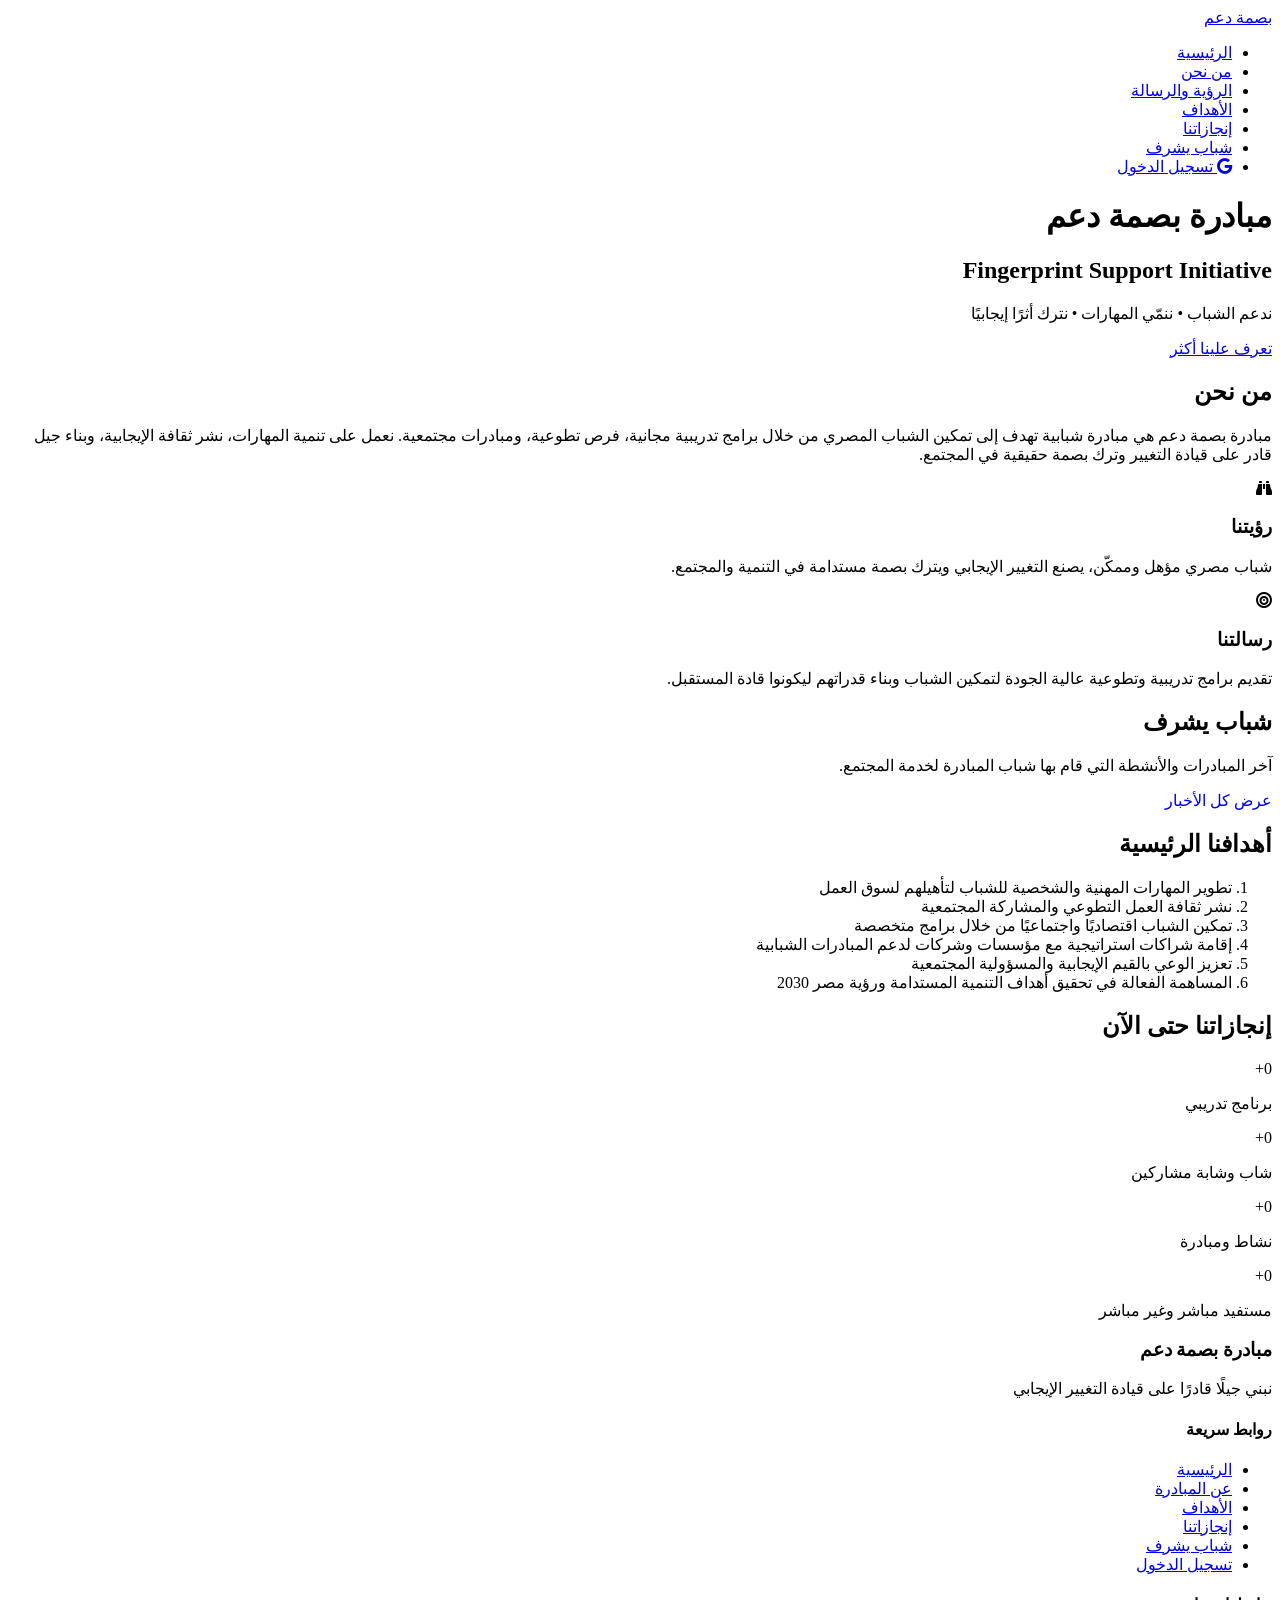
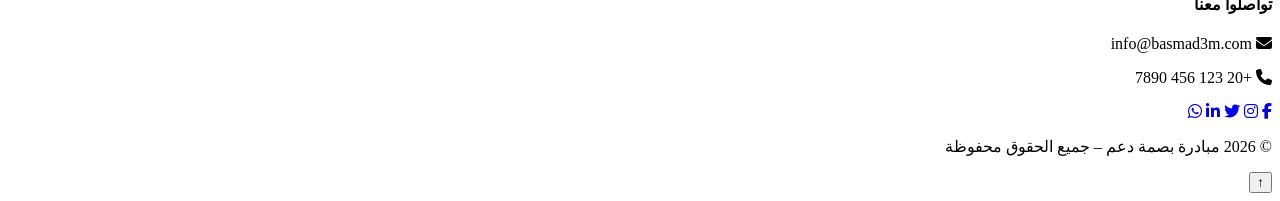
==== index.html @ 4f41f689 "Create index.html" ====
<!DOCTYPE html>
<html lang="ar" dir="rtl">
<head>
  <meta charset="UTF-8" />
  <meta name="viewport" content="width=device-width, initial-scale=1.0"/>
  <title>مبادرة بصمة دعم</title>

  <link rel="preconnect" href="https://fonts.googleapis.com">
  <link rel="preconnect" href="https://fonts.gstatic.com" crossorigin>
  <link href="https://fonts.googleapis.com/css2?family=Tajawal:wght@300;400;500;700;900&display=swap" rel="stylesheet">

  <link rel="stylesheet" href="https://cdnjs.cloudflare.com/ajax/libs/font-awesome/6.5.2/css/all.min.css"/>
  <link rel="stylesheet" href="css/style.css">
</head>
<body>

  <!-- Navbar -->
  <nav class="navbar" id="navbar">
    <div class="container nav-container">
      <a href="index.html" class="logo">بصمة دعم</a>

      <ul class="nav-links" id="nav-links">
        <li><a href="#home" class="active">الرئيسية</a></li>
        <li><a href="#about">من نحن</a></li>
        <li><a href="#vision">الرؤية والرسالة</a></li>
        <li><a href="#goals">الأهداف</a></li>
        <li><a href="#stats">إنجازاتنا</a></li>
        <li><a href="#news">شباب يشرف</a></li>
        <li><a href="login.html" class="btn-login"><i class="fab fa-google"></i> تسجيل الدخول</a></li>
      </ul>

      <div class="hamburger" id="hamburger">
        <span></span><span></span><span></span>
      </div>
    </div>
  </nav>

  <!-- Hero -->
  <header class="hero" id="home">
    <div class="hero-content">
      <h1>مبادرة بصمة دعم</h1>
      <h2>Fingerprint Support Initiative</h2>
      <p>ندعم الشباب • ننمّي المهارات • نترك أثرًا إيجابيًا</p>
      <a href="#about" class="btn-login">تعرف علينا أكثر</a>
    </div>
  </header>

  <main>

    <!-- من نحن -->
    <section class="section about-simple fade-in-section" id="about">
      <div class="container">
            <h2>من نحن</h2>
          </div>
          <div class="card-body">
            <p>
              مبادرة بصمة دعم هي مبادرة شبابية تهدف إلى تمكين الشباب المصري من خلال برامج تدريبية مجانية، فرص تطوعية، ومبادرات مجتمعية. نعمل على تنمية المهارات، نشر ثقافة الإيجابية، وبناء جيل قادر على قيادة التغيير وترك بصمة حقيقية في المجتمع.
            </p>
          </div>
        </div>
      </div>
    </section>

    <!-- الرؤية والرسالة -->
    <section class="section fade-in-section" id="vision">
      <div class="container">
        <div class="grid-2">
          <div class="custom-card">
            <div class="card-header">
              <i class="fas fa-binoculars icon"></i>
              <h3>رؤيتنا</h3>
            </div>
            <div class="card-body">
              <p>شباب مصري مؤهل وممكّن، يصنع التغيير الإيجابي ويترك بصمة مستدامة في التنمية والمجتمع.</p>
            </div>
          </div>

          <div class="custom-card">
            <div class="card-header">
              <i class="fas fa-bullseye icon"></i>
              <h3>رسالتنا</h3>
            </div>
            <div class="card-body">
              <p>تقديم برامج تدريبية وتطوعية عالية الجودة لتمكين الشباب وبناء قدراتهم ليكونوا قادة المستقبل.</p>
            </div>
          </div>
        </div>
      </div>
    </section>
    
    
    <!-- شباب يشرف / الأخبار -->
    <section class="section fade-in-section" id="news">
      <div class="container">
        <div class="custom-card">
          <div class="card-header">
            <h2>شباب يشرف</h2>
          </div>
          <div class="card-body">
            <p>آخر المبادرات والأنشطة التي قام بها شباب المبادرة لخدمة المجتمع.</p>
            <!-- هنا ممكن تضيف كروت أو قائمة أخبار لاحقًا -->
            <div >
              <a style="text-decoration: none; align-text: center; " href="news.html" class="btn-login">عرض كل الأخبار</a>
            </div>
          </div>
        </div>
      </div>
    </section>

    <!-- الأهداف -->
    <section class="section about-simple fade-in-section" id="goals">
      <div class="container">
            <h2>أهدافنا الرئيسية</h2>
          </div>
          <div class="card-body">
            <ol class="goals-list">
              <li>تطوير المهارات المهنية والشخصية للشباب لتأهيلهم لسوق العمل</li>
              <li>نشر ثقافة العمل التطوعي والمشاركة المجتمعية</li>
              <li>تمكين الشباب اقتصاديًا واجتماعيًا من خلال برامج متخصصة</li>
              <li>إقامة شراكات استراتيجية مع مؤسسات وشركات لدعم المبادرات الشبابية</li>
              <li>تعزيز الوعي بالقيم الإيجابية والمسؤولية المجتمعية</li>
              <li>المساهمة الفعالة في تحقيق أهداف التنمية المستدامة ورؤية مصر 2030</li>
            </ol>
          </div>
        </div>
      </div>
    </section>

    <!-- الإحصائيات -->
    <section class="section about-simple fade-in-section stats" id="stats">
      <div class="container">
            <h2>إنجازاتنا حتى الآن</h2>
          </div>
            <div class="stats-grid">
              <div class="stat-item">
                <div class="number" data-count="40">0+</div>
                <p>برنامج تدريبي</p>
              </div>
              <div class="stat-item">
                <div class="number" data-count="1800">0+</div>
                <p>شاب وشابة مشاركين</p>
              </div>
              <div class="stat-item">
                <div class="number" data-count="120">0+</div>
                <p>نشاط ومبادرة</p>
              </div>
              <div class="stat-item">
                <div class="number" data-count="35000">0+</div>
                <p>مستفيد مباشر وغير مباشر</p>
              </div>
            </div>
          </div>
        </div>
      </div>
    </section>
  </main>

  <!-- Footer --><footer class="footer">
  <div class="container">
    <div class="footer-top">
      <div class="footer-brand">
        <h3>مبادرة بصمة دعم</h3>
        <p>نبني جيلًا قادرًا على قيادة التغيير الإيجابي</p>
      </div>

      <div class="footer-links">
        <h4>روابط سريعة</h4>
        <ul>
          <li><a href="index.html">الرئيسية</a></li>
          <li><a href="about.html">عن المبادرة</a></li>
          <li><a href="goals.html">الأهداف</a></li>
          <li><a href="stats.html">إنجازاتنا</a></li>
          <li><a href="news.html">شباب يشرف</a></li>
          <li><a href="login.html">تسجيل الدخول</a></li>
        </ul>
      </div>

      <div class="footer-contact">
        <h4>تواصلوا معنا</h4>
        <p><i class="fas fa-envelope"></i> info@basmad3m.com</p>
        <p><i class="fas fa-phone"></i> +20 123 456 7890</p>
      </div>
    </div>

    <div class="footer-bottom">
      <div class="social-icons">
        <a href="#"><i class="fab fa-facebook-f"></i></a>
        <a href="#"><i class="fab fa-instagram"></i></a>
        <a href="#"><i class="fab fa-twitter"></i></a>
        <a href="#"><i class="fab fa-linkedin-in"></i></a>
        <a href="#"><i class="fab fa-whatsapp"></i></a>
      </div>

      <p class="copyright">
        © 2026 مبادرة بصمة دعم – جميع الحقوق محفوظة
      </p>
    </div>
  </div>
</footer>
  <button id="back-to-top" title="العودة للأعلى">↑</button>

  <script src="js/main.js"></script>
</body>
</html>
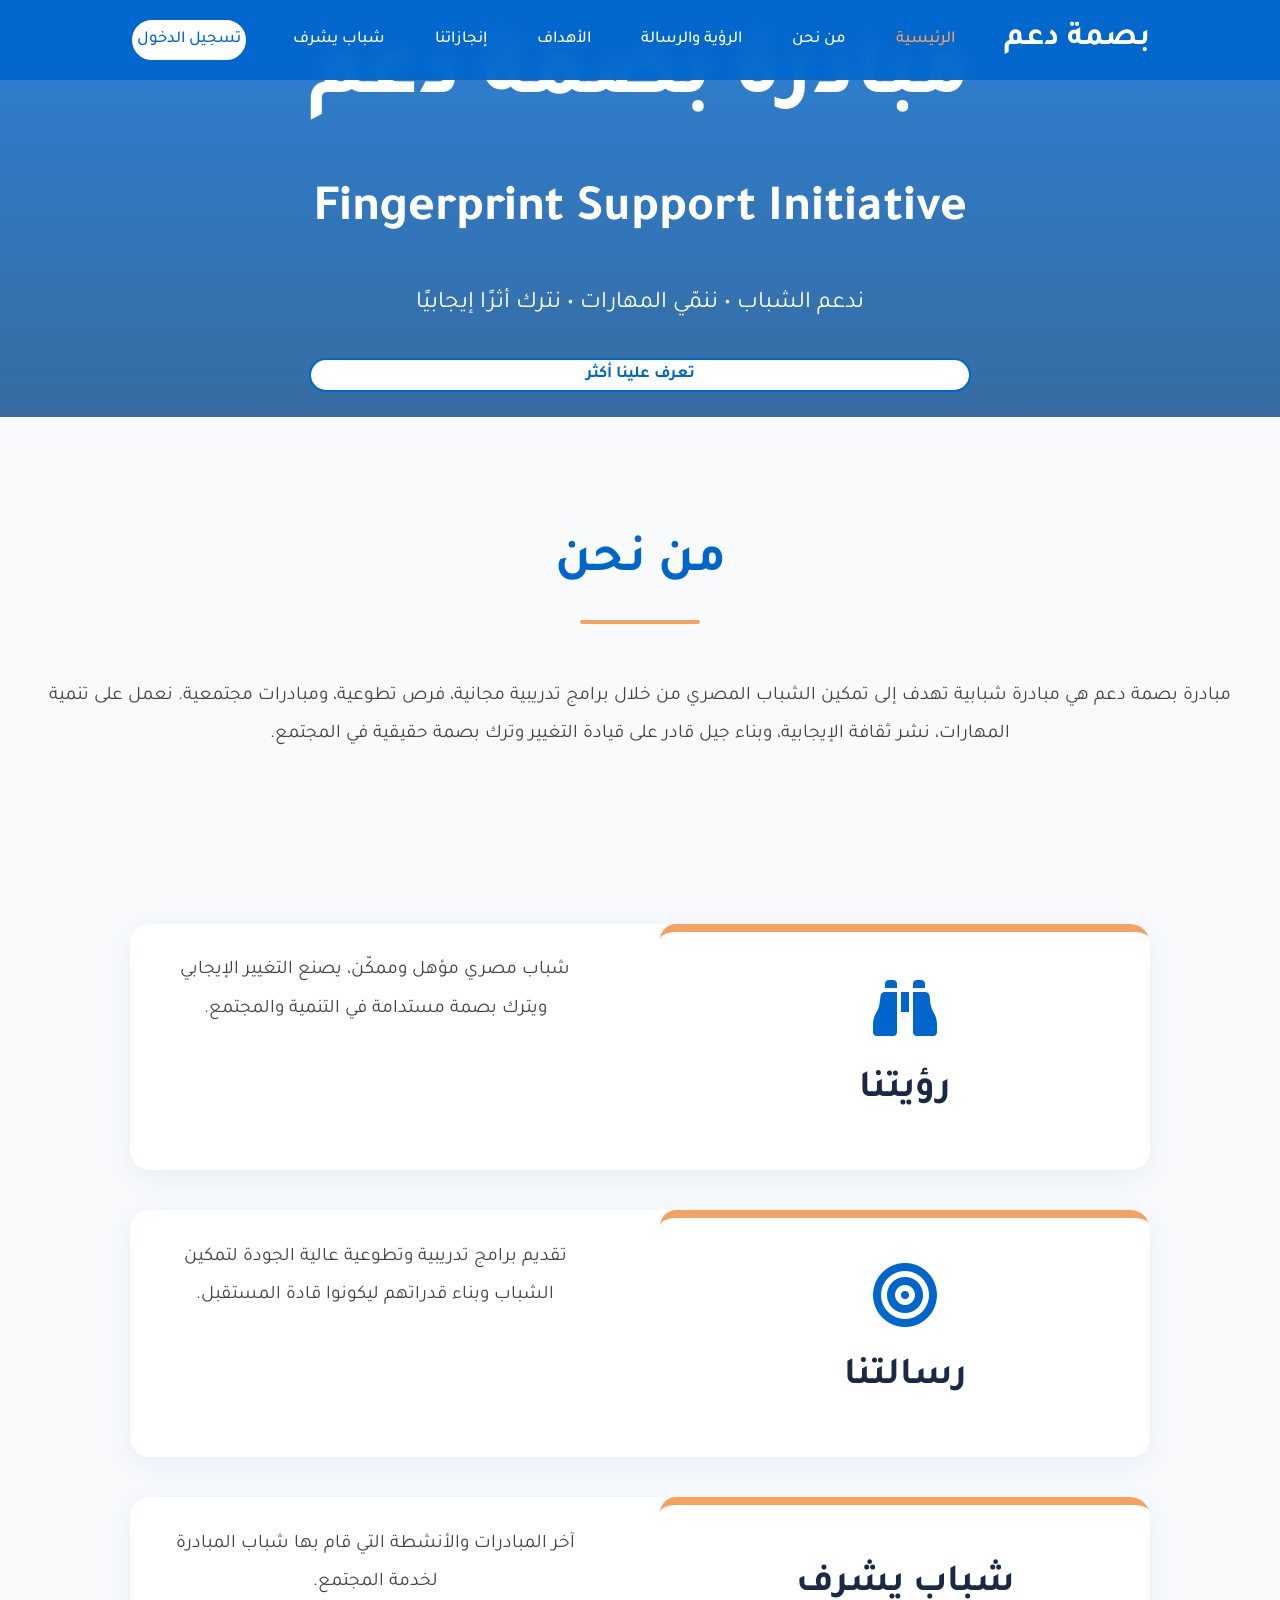
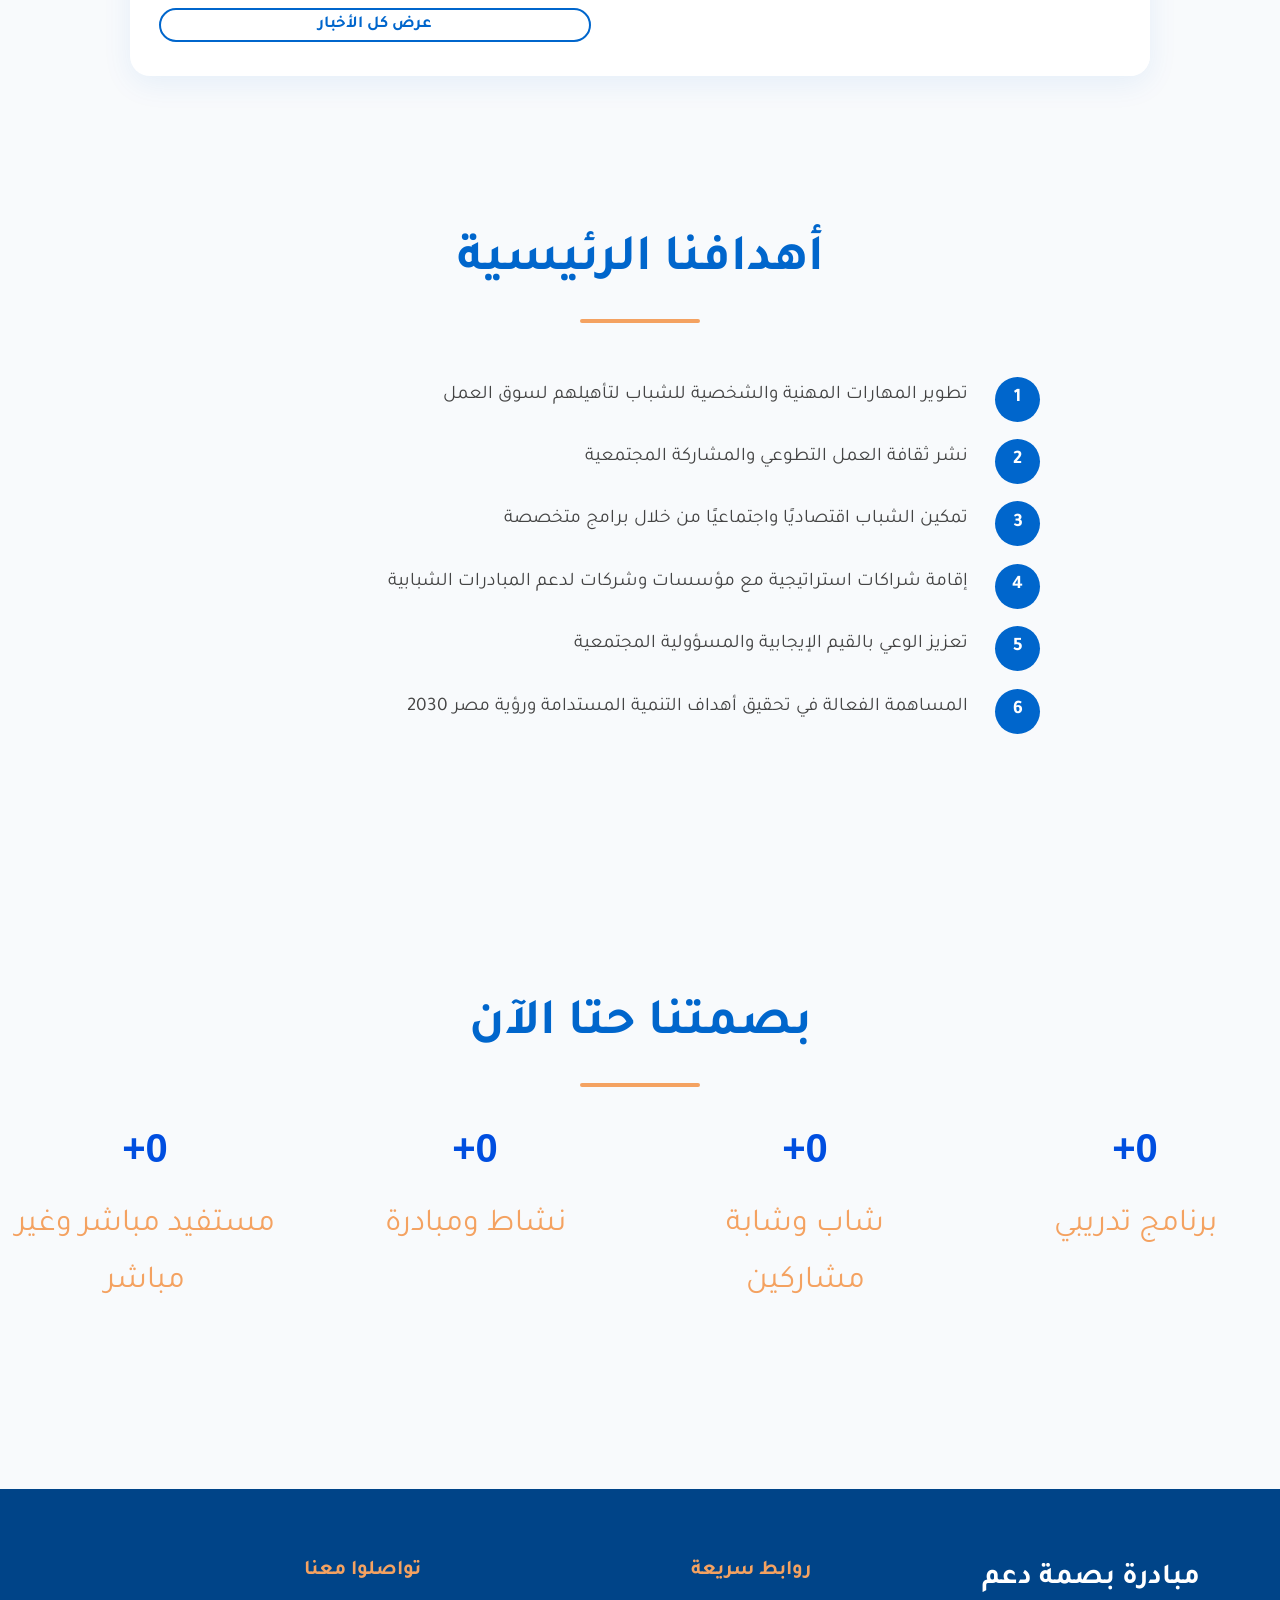
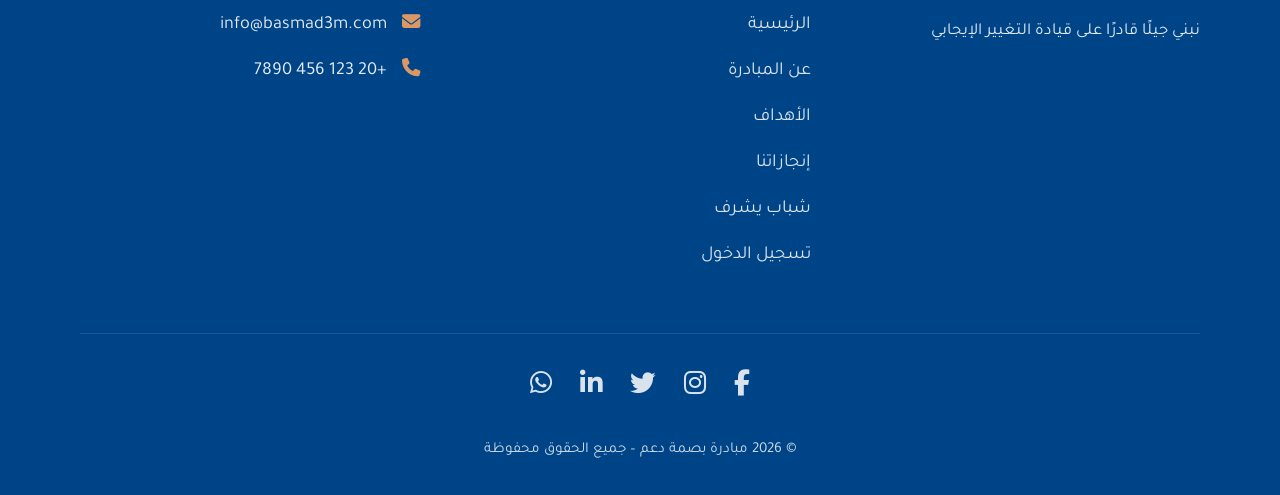
==== commit e4f5d9ab: "Update index.html" ====
--- a/index.html
+++ b/index.html
@@ -26,7 +26,7 @@
         <li><a href="#goals">الأهداف</a></li>
         <li><a href="#stats">إنجازاتنا</a></li>
         <li><a href="#news">شباب يشرف</a></li>
-        <li><a href="login.html" class="btn-login"><i class="fab fa-google"></i> تسجيل الدخول</a></li>
+        <li><a href="login.html" class="btn-login">  تسجيل الدخول  </a></li>
       </ul>
 
       <div class="hamburger" id="hamburger">
@@ -41,7 +41,7 @@
       <h1>مبادرة بصمة دعم</h1>
       <h2>Fingerprint Support Initiative</h2>
       <p>ندعم الشباب • ننمّي المهارات • نترك أثرًا إيجابيًا</p>
-      <a href="#about" class="btn-login">تعرف علينا أكثر</a>
+      <a href="about.html" class="btn-login">تعرف علينا أكثر</a>
     </div>
   </header>
 
@@ -129,24 +129,24 @@
     <!-- الإحصائيات -->
     <section class="section about-simple fade-in-section stats" id="stats">
       <div class="container">
-            <h2>إنجازاتنا حتى الآن</h2>
+            <h2>بصمتنا حتا الآن  </h2>
           </div>
             <div class="stats-grid">
               <div class="stat-item">
                 <div class="number" data-count="40">0+</div>
-                <p>برنامج تدريبي</p>
+                <p class="count">برنامج تدريبي</p>
               </div>
               <div class="stat-item">
                 <div class="number" data-count="1800">0+</div>
-                <p>شاب وشابة مشاركين</p>
+                <p class="count">شاب وشابة مشاركين</p>
               </div>
               <div class="stat-item">
                 <div class="number" data-count="120">0+</div>
-                <p>نشاط ومبادرة</p>
+                <p class="count">نشاط ومبادرة</p>
               </div>
               <div class="stat-item">
                 <div class="number" data-count="35000">0+</div>
-                <p>مستفيد مباشر وغير مباشر</p>
+                <p class="count">مستفيد مباشر وغير مباشر</p>
               </div>
             </div>
           </div>
--- a/css/style.css
+++ b/css/style.css
@@ -0,0 +1,571 @@
+/* ==============================================
+   Root Variables
+   ============================================== */
+:root {
+  --primary: #0066CC;
+  --primary-dark: #004488;
+  --accent: #F4A261;
+  --text-dark: #1A2A44;
+  --bg-light: #F8FAFC;
+  --shadow: 0 8px 30px rgba(0, 102, 204, 0.08);
+  --transition: all 0.4s ease;
+}
+
+/* ==============================================
+   Global Reset & Base Styles (لكل الأجهزة - Mobile First)
+   ============================================== */
+* {
+  margin: 0;
+  padding: 0;
+  box-sizing: border-box;
+}
+
+body {
+  font-family: 'Tajawal', sans-serif;
+  background: var(--bg-light);
+  color: var(--text-dark);
+  line-height: 1.8;
+  font-size: clamp(1.05rem, 3.2vw, 1.15rem);
+}
+
+.container {
+  max-width: 1100px;
+  margin: 0 auto;
+  padding: 0 20px;
+}
+
+/* ==============================================
+   Navbar (الستايل الأساسي للموبايل والتابلت الصغير)
+   ============================================== */
+.navbar {
+  position: fixed;
+  top: 0;
+  left: 0;
+  width: 100%;
+  background: rgba(0, 102, 204, 0.94);
+  backdrop-filter: blur(8px);
+  z-index: 1000;
+  transition: var(--transition);
+}
+
+.navbar.scrolled {
+  background: var(--primary-dark);
+  box-shadow: 0 4px 15px rgba(0,0,0,0.15);
+}
+
+.nav-container {
+  display: flex;
+  justify-content: space-between;
+  align-items: center;
+  height: 80px;
+}
+
+.logo {
+  color: white;
+  font-size: 1.8rem;
+  font-weight: 700;
+  text-decoration: none;
+}
+
+.nav-links {
+  display: flex;
+  list-style: none;
+  gap: 2rem;
+  align-items: center;
+  
+}
+
+.nav-links a {
+  padding: 5px;
+  color: white;
+  text-decoration: none;
+  font-weight: 500;
+  transition: var(--transition);
+  flex: none;
+}
+
+.nav-links a:hover,
+.nav-links a.active {
+  color: var(--accent);
+}
+
+.btn-login {
+  background: white;
+  place-content: center;
+  color: var(--primary) !important;
+  padding: 10px 10px 10px 10px ;
+  border-radius: 50px;
+  font-weight: 600;
+  align-items: center;
+  display: flex;
+  gap: 1rem;
+  border: 2px solid var(--primary);
+  margin-bottom: 5px;
+  margin-top: 5px;
+  text-decoration: none;
+  text-align-last: center;
+  
+}
+
+.btn-login:hover {
+  background: var(--primary);
+  color: white !important;
+  border-color: white;
+}
+
+/* Hamburger Menu (يظهر فقط على الشاشات الصغيرة) */
+.hamburger {
+  display: none;
+  flex-direction: column;
+  gap: 6px;
+  cursor: pointer;
+  z-index: 1001;
+}
+
+.hamburger span {
+  width: 28px;
+  height: 3px;
+  background: white;
+  border-radius: 3px;
+  transition: all 0.4s ease;
+}
+
+.hamburger.active span:nth-child(1) {
+  transform: rotate(45deg) translate(6px, 6px);
+}
+
+.hamburger.active span:nth-child(2) {
+  opacity: 0;
+}
+
+.hamburger.active span:nth-child(3) {
+  transform: rotate(-45deg) translate(7px, -7px);
+}
+
+/* ==============================================
+   Mobile Menu (تحت 992px فقط)
+   ============================================== */
+@media (max-width: 992px) {
+  .hamburger {
+    display: flex;
+  }
+
+  .nav-links {
+    position: absolute;
+    top: 100%;
+    left: 0;
+    width: 100%;
+    background: var(--primary-dark);
+    flex-direction: column;
+    align-items: center;
+    gap: 2rem;
+    padding: 2.5rem 0;
+    transform: translateY(-120%);
+    transition: transform 0.5s cubic-bezier(0.4, 0, 0.2, 1);
+    box-shadow: 0 10px 20px rgba(0,0,0,0.2);
+    z-index: 999;
+  }
+
+  .nav-links.active {
+    transform: translateY(0);
+  }
+
+  .nav-links a {
+    font-size: 1.2rem;
+    padding: 10px 0;
+  }
+}
+
+/* ==============================================
+   Desktop & Large Tablet (من 993px فأكثر)
+   ============================================== */
+@media (min-width: 992px) {
+  .hamburger {
+    display: none !important;
+  }
+
+  .nav-links {
+    position: static;
+    transform: none !important;
+    background: transparent;
+    flex-direction: row;
+    padding: 0;
+    box-shadow: none;
+  }
+}
+
+/* ==============================================
+   Hero Section
+   ============================================== */
+.hero {
+  min-height: 30vh;
+  background: linear-gradient(rgba(0, 102, 204, 0.82), rgba(0, 68, 136, 0.78)),
+              url('https://images.unsplash.com/photo-1522202176988-66273c2b033f?auto=format&fit=crop&q=80') center/cover;
+  color: white;
+  display: flex;
+  flex-direction: column;
+  justify-content: center;
+  align-items: center;
+  text-align: center;
+  padding: 0 20px 20px;
+}
+
+.hero-content h1 {
+  font-size: clamp(3rem, 8vw, 5.5rem);
+  margin-bottom: 0.5rem;
+}
+
+.hero-content h2 {
+  font-size: clamp(1.8rem, 5vw, 3.2rem);
+  margin-bottom: 1.5rem;
+}
+
+.hero-content p {
+  font-size: clamp(1.2rem, 4vw, 1.5rem);
+  max-width: 700px;
+  margin-bottom: 2rem;
+}
+
+/* ==============================================
+   Custom Cards
+   ============================================== */
+.custom-card {
+  display: grid;
+  grid-template-columns: repeat(auto-fit, minmax(220px, 1fr));
+  gap: 2.5rem;
+  background: white;
+  border-radius: 20px;
+  overflow: hidden;
+  box-shadow: var(--shadow);
+  margin: 2.5rem 0;
+  transition: var(--transition);
+}
+
+.custom-card:hover {
+  transform: translateY(-10px);
+  box-shadow: 0 20px 60px rgba(244, 162, 97, 0.2);
+}
+
+.card-header {
+  background: white;
+  padding: 2.8rem 2rem;
+  border-radius: 16px;
+  transition: var(--transition);
+  text-align: center;
+  border-top: 8px solid var(--accent);
+  border-top-style: flex;
+}
+
+.card-header h2, .card-header h3 {
+  margin: 0;
+  font-size: clamp(1.8rem, 4vw, 2.4rem);
+}
+
+.card-header .icon {
+  font-size: 4rem;
+  color: var(--primary);
+  margin-bottom: 1rem;
+}
+
+.card-body {
+  padding: 1.8rem;
+  text-align: center;
+}
+
+.card-body p, .card-body ol {
+  font-size: 1.2rem;
+  line-height: 2;
+  color: #444;
+}
+
+
+/* قسم من نحن - تصميم بسيط جدًا */
+.about-simple {
+  text-align: center;
+  padding: 100px 0;
+}
+
+.about-simple h2 {
+  font-size: clamp(2.4rem, 6vw, 3.2rem);
+  margin-bottom: 2.5rem;
+  color: var(--primary);
+  position: relative;
+  display: inline-block;
+}
+
+.about-simple h2::after {
+  content: '';
+  position: absolute;
+  width: 120px;
+  height: 4px;
+  background: var(--accent);
+  bottom: -15px;
+  left: 50%;
+  transform: translateX(-50%);
+  border-radius: 2px;
+}
+
+.about-text {
+  max-width: 800px;
+  margin: 0 auto;
+  font-size: clamp(1.15rem, 3.5vw, 1.35rem);
+  line-height: 2.1;
+  color: #444;
+  padding: 0 15px;
+}
+
+/* Goals List inside card */
+.goals-list {
+  list-style: none;
+  counter-reset: goal;
+  text-align: right;
+  max-width: 800px;
+  margin: 0 auto;
+}
+
+.goals-list li {
+  counter-increment: goal;
+  margin-bottom: 1.5rem;
+  padding-right: 4.5rem;
+  position: relative;
+}
+
+.goals-list li::before {
+  content: counter(goal);
+  position: absolute;
+  right: 0;
+  top: 0;
+  background: var(--primary);
+  color: white;
+  width: 45px;
+  height: 45px;
+  border-radius: 50%;
+  display: flex;
+  align-items: center;
+  justify-content: center;
+  font-weight: bold;
+}
+  
+/* ==============================================
+   Fade-in Animation
+   ============================================== */
+.fade-in-section {
+  opacity: 0;
+  transform: translateY(50px);
+  transition: opacity 0.9s ease, transform 0.9s ease;
+}
+
+.fade-in-section.visible {
+  opacity: 1;
+  transform: translateY(0);
+}
+
+/* ==============================================
+   Footer
+   ============================================== */
+.footer {
+  background: var(--primary-dark);
+  color: white;
+  padding: 4rem 0 2rem;
+  margin-top: 4rem;
+  align-items: center;
+}
+
+.footer .container {
+  max-width: 1200px;
+}
+
+.footer-top {
+  display: grid;
+  grid-template-columns: repeat(auto-fit, minmax(250px, 1fr));
+  gap: 3rem;
+  margin-bottom: 3rem;
+}
+
+.footer-brand h3 {
+  font-size: 1.8rem;
+  margin-bottom: 0.8rem;
+}
+
+.footer-brand p {
+  opacity: 0.9;
+  font-size: 1.05rem;
+}
+
+.footer-links h4,
+.footer-contact h4 {
+  font-size: 1.3rem;
+  margin-bottom: 1.2rem;
+  color: var(--accent);
+}
+
+.footer-links ul {
+  list-style: none;
+}
+
+.footer-links li {
+  margin-bottom: 0.8rem;
+}
+
+.footer-links a {
+  color: white;
+  text-decoration: none;
+  opacity: 0.85;
+  transition: var(--transition);
+}
+
+.footer-links a:hover {
+  opacity: 1;
+  color: var(--accent);
+  padding-right: 8px;
+}
+
+.footer-contact p {
+  margin-bottom: 0.8rem;
+  opacity: 0.9;
+}
+
+.footer-contact i {
+  margin-left: 10px;
+  color: var(--accent);
+  width: 20px;
+  text-align: center;
+}
+
+.footer-bottom {
+  border-top: 1px solid rgba(255,255,255,0.1);
+  padding-top: 2rem;
+  text-align: center;
+}
+
+.social-icons {
+  margin-bottom: 1.5rem;
+}
+
+.social-icons a {
+  color: white;
+  font-size: 1.6rem;
+  margin: 0 12px;
+  transition: var(--transition);
+  opacity: 0.85;
+}
+
+.social-icons a:hover {
+  opacity: 1;
+  color: var(--accent);
+  transform: translateY(-4px);
+}
+
+.copyright {
+  font-size: 0.95rem;
+  opacity: 0.8;
+}
+
+.stats-grid {
+  display: grid;
+  grid-template-columns: repeat(auto-fit, minmax(220px, 1fr));
+  gap: 2.5rem;
+  text-align: center;
+}
+
+.stat-item .number {
+  font-size: 2.5rem;
+  font-weight: 900;
+  color: #004ee0;
+  margin-bottom: 0.8rem;
+}
+
+.count {
+  font-size: 2rem;
+  font-weight: 400;
+  font-style: bold;
+  color: var(--accent);
+  margin: .8rem;
+}
+
+/* ==============================================
+   Extra Responsive Tweaks (اختياري - للشاشات المتوسطة)
+   ============================================== */
+@media (min-width: 768px) and (max-width: 992px) {
+  .container { padding: 40px 40px; }
+  .nav-links { gap: 1.5rem; }
+}
+
+@media (min-width: 993px) {
+  .container { padding: 0 40px; }
+  .nav-links { gap: 2.5rem; }
+}
+
+/* تعديل حجم خط الـ navbar على الشاشات الكبيرة */
+@media (min-width: 768px) {
+  .nav-links a {
+    font-size: 1.05rem; /* حجم أصغر وأنيق على الديسكتوب */
+    font-weight: 500;
+  }
+
+  .btn-login {
+    font-size: 1.05rem;
+    padding: 0px;
+    
+    /* شوية توسيع للزر عشان يبقى متوازن */
+  }
+
+  .logo {
+    font-size: 2rem; /* اللوجو يبقى أكبر شوية عشان الشاشة الكبيرة */
+  }
+}
+
+/* شاشات متوسطة (لاب توب صغير) - حجم وسط */
+@media (min-width: 768px) and (max-width: 1028px) {
+  .nav-links a {
+    font-size: 1.05rem;
+  }
+
+  .btn-login {
+    font-size: 1.05rem;
+    padding: 12px 28px;
+  }
+
+  .logo {
+    font-size: 1.9rem;
+  }
+}
+
+/* Back to Top Button */
+#back-to-top {
+  position: fixed;
+  bottom: 30px;
+  left: 30px;
+  width: 55px;
+  height: 55px;
+  background: var(--primary);
+  color: white;
+  border: none;
+  border-radius: 50%;
+  font-size: 1.8rem;
+  font-weight: bold;
+  cursor: pointer;
+  display: none;
+  box-shadow: 0 6px 20px rgba(0, 102, 204, 0.3);
+  transition: all 0.3s ease;
+  z-index: 9999;
+  opacity: 0;
+  transform: scale(0.8);
+}
+
+#back-to-top.visible {
+  display: block;
+  opacity: 1;
+  transform: scale(1);
+}
+
+#back-to-top:hover {
+  background: var(--primary-dark);
+  transform: scale(1.1) translateY(-5px);
+}
+
+
+.value-item {
+  color: var(--accent);
+  size: 1rem;
+}
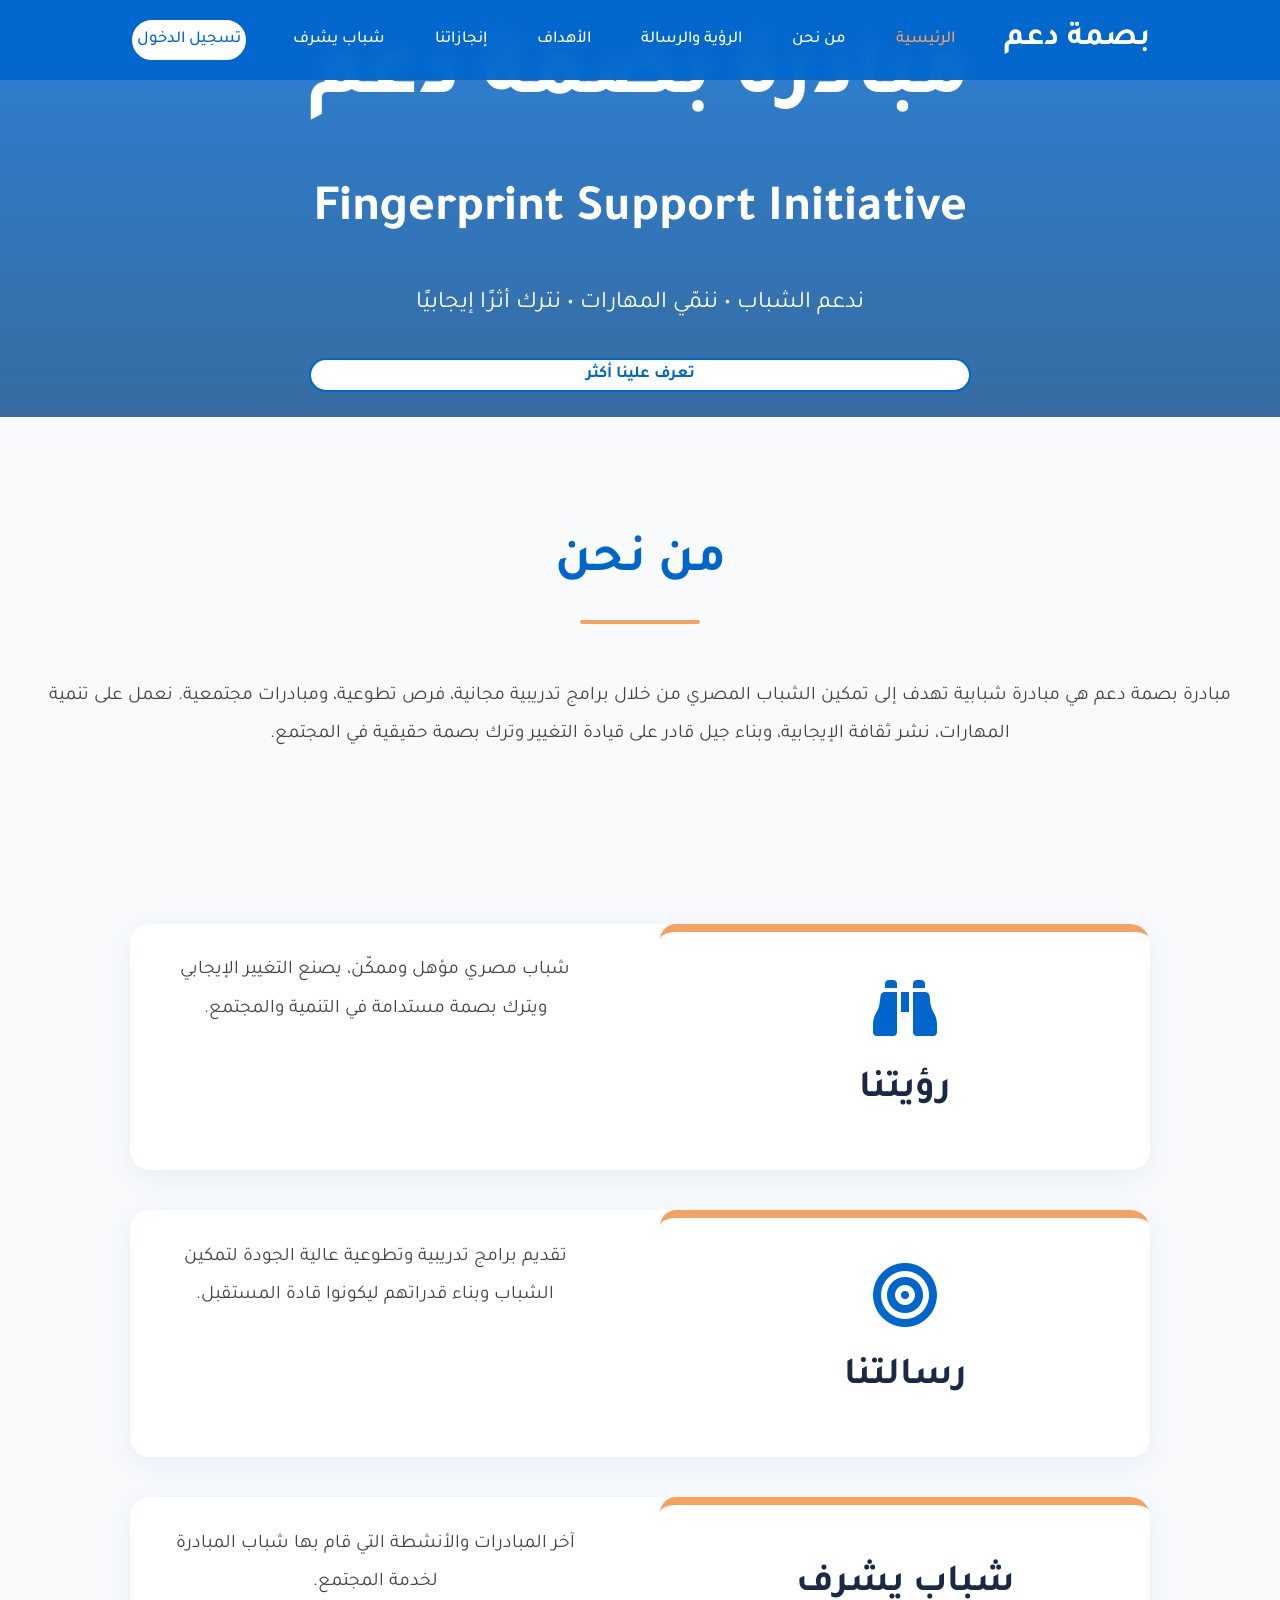
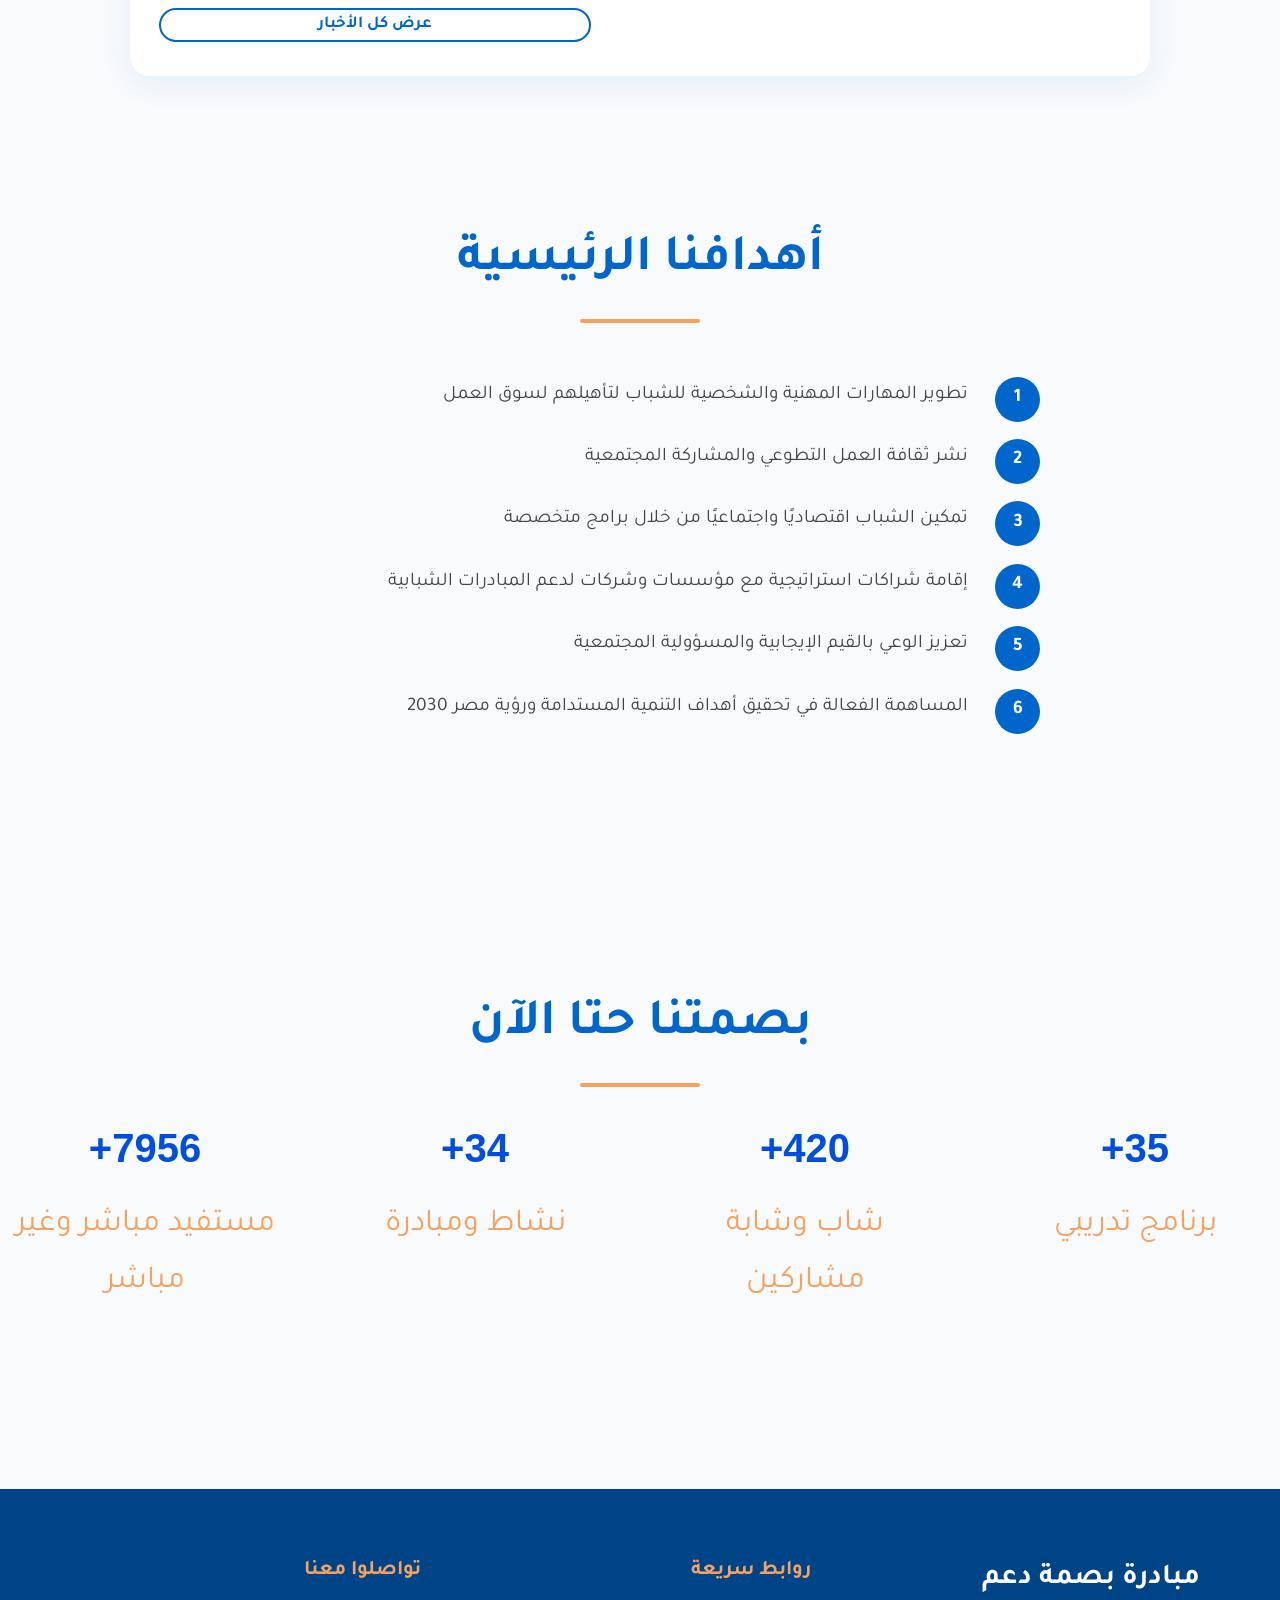
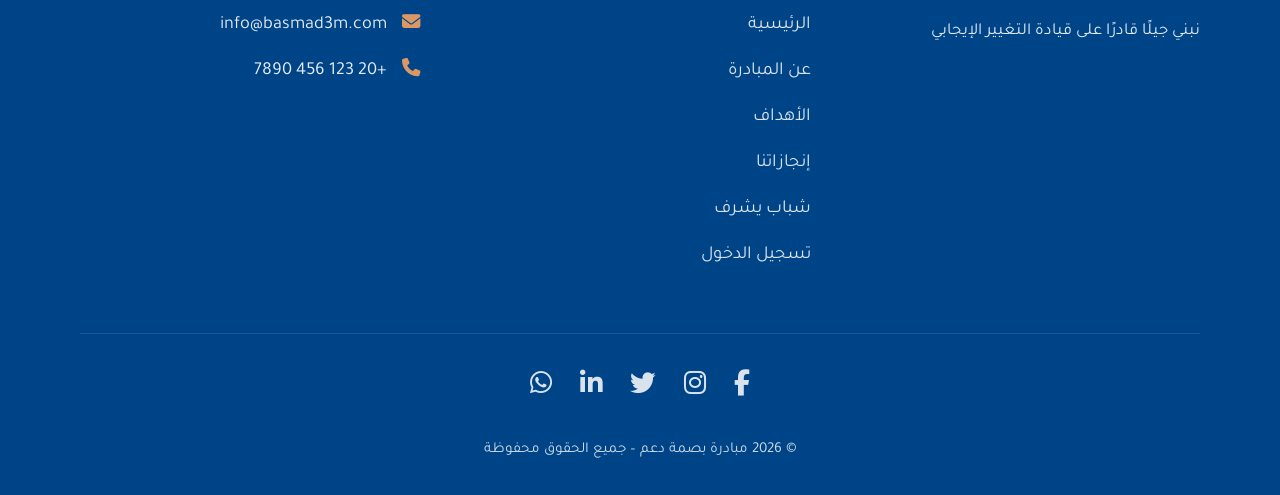
==== commit d5bdb814: "Update index.html" ====
--- a/index.html
+++ b/index.html
@@ -21,7 +21,7 @@
 
       <ul class="nav-links" id="nav-links">
         <li><a href="#home" class="active">الرئيسية</a></li>
-        <li><a href="#about">من نحن</a></li>
+        <li><a href="about.html">من نحن</a></li>
         <li><a href="#vision">الرؤية والرسالة</a></li>
         <li><a href="#goals">الأهداف</a></li>
         <li><a href="#stats">إنجازاتنا</a></li>
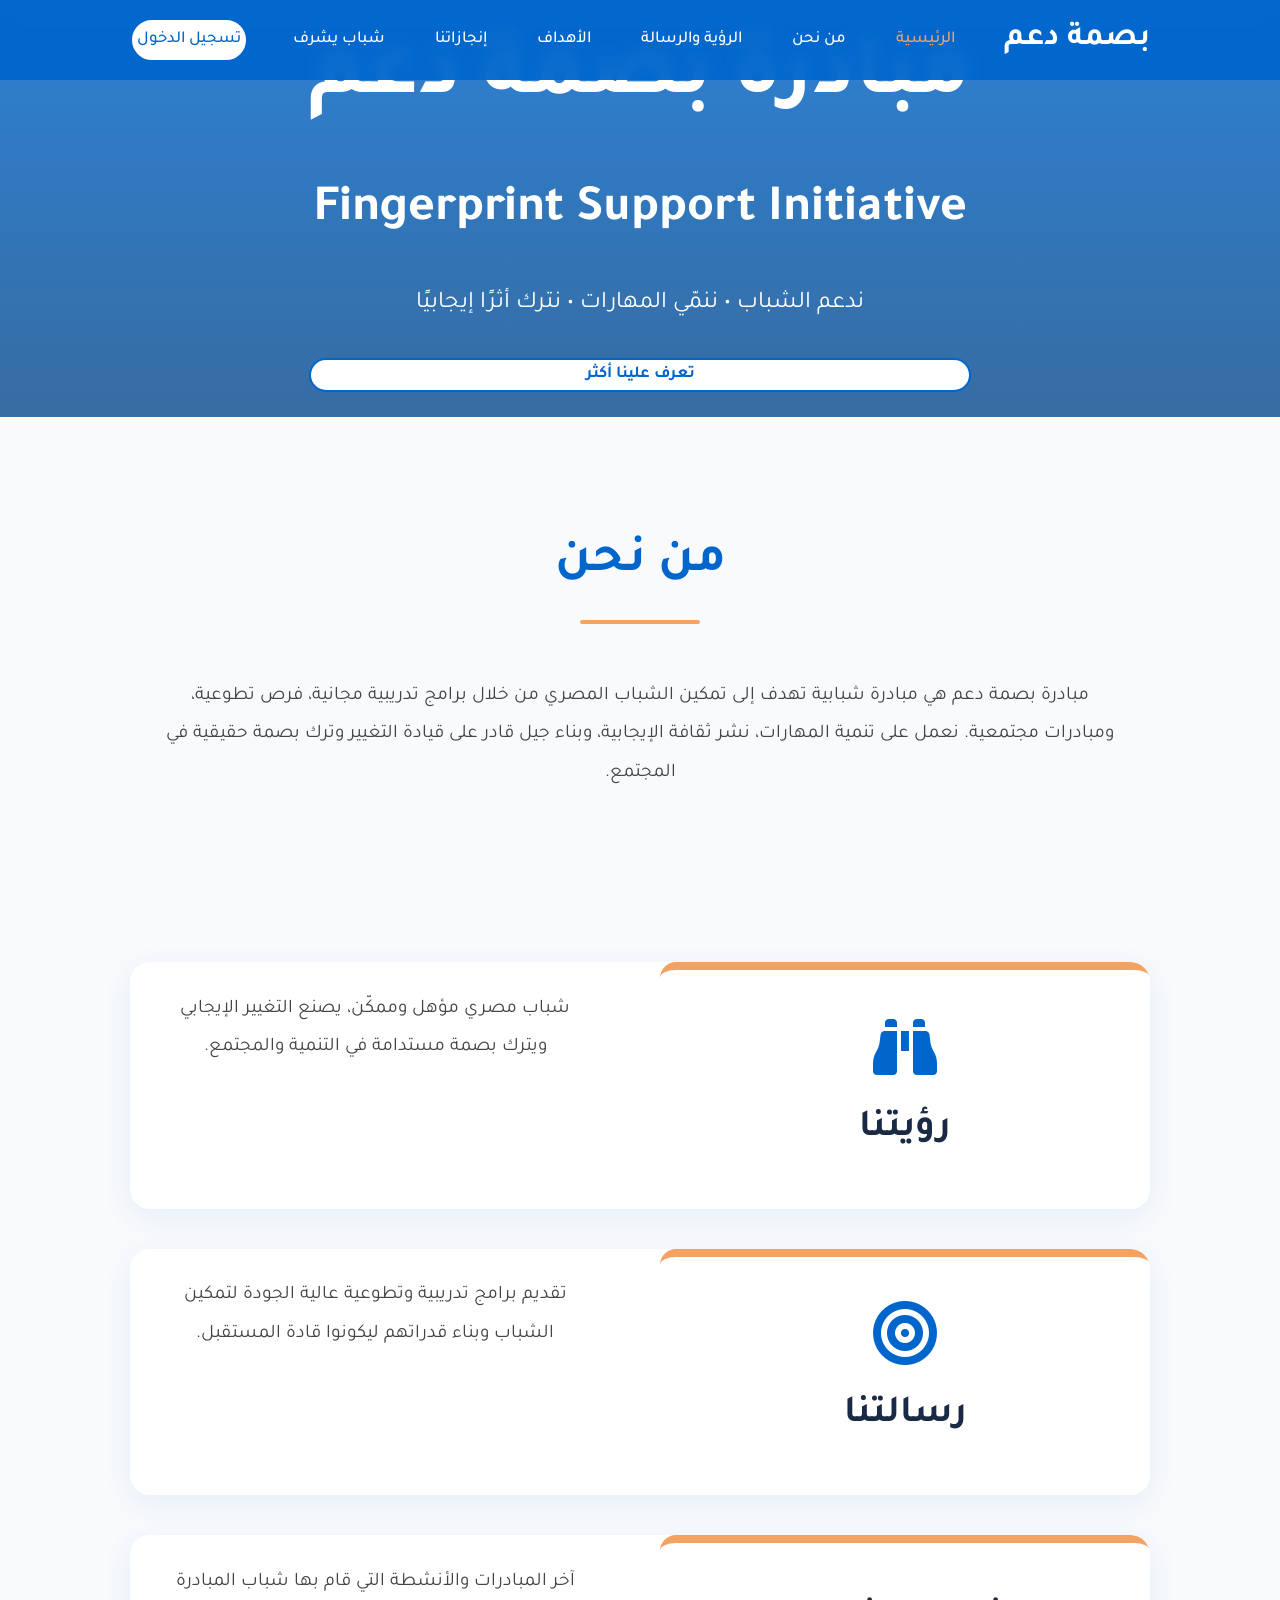
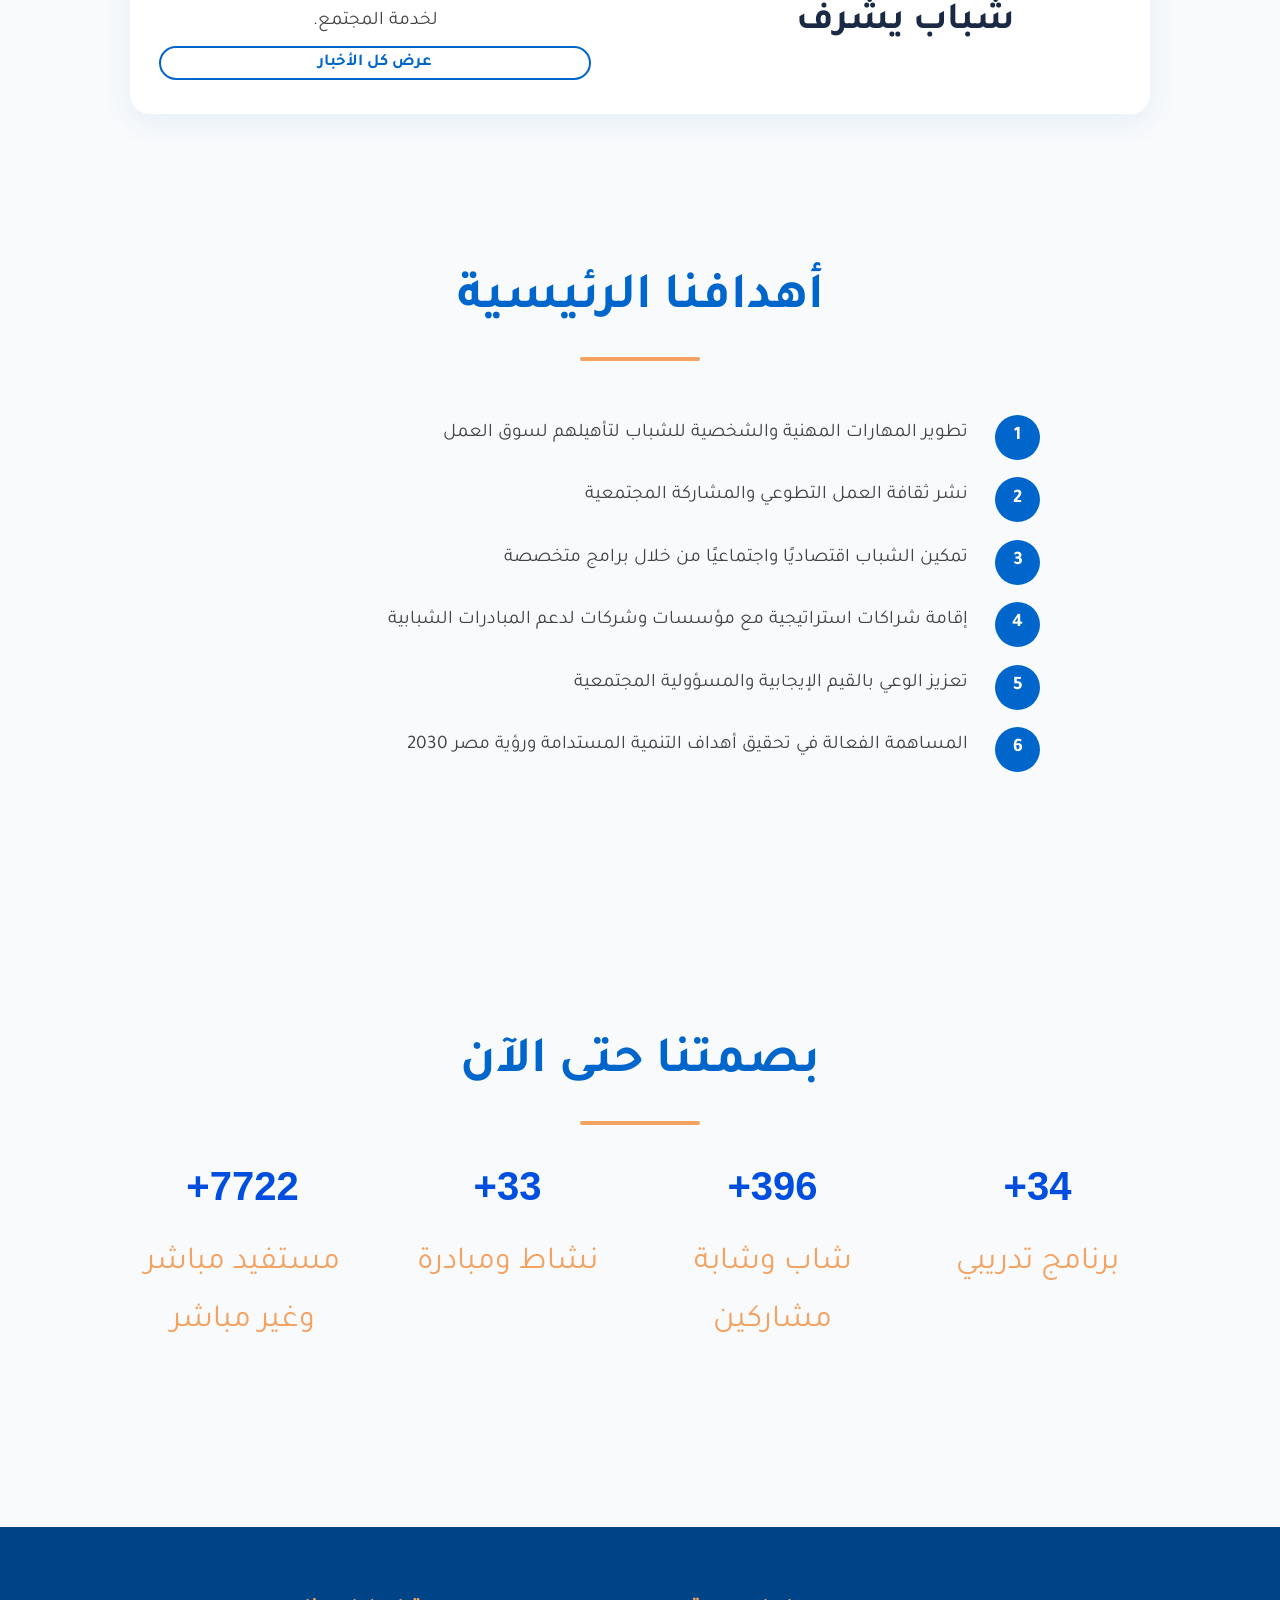
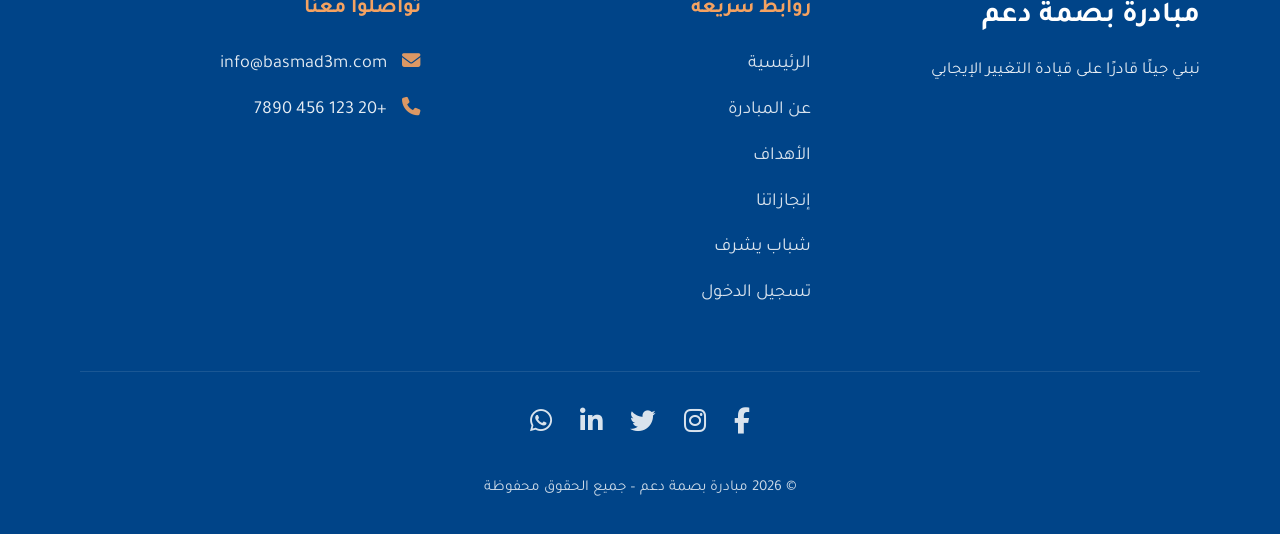
==== commit 05848cd7: "Update index.html file" ====
--- a/index.html
+++ b/index.html
@@ -50,13 +50,11 @@
     <!-- من نحن -->
     <section class="section about-simple fade-in-section" id="about">
       <div class="container">
-            <h2>من نحن</h2>
-          </div>
-          <div class="card-body">
-            <p>
-              مبادرة بصمة دعم هي مبادرة شبابية تهدف إلى تمكين الشباب المصري من خلال برامج تدريبية مجانية، فرص تطوعية، ومبادرات مجتمعية. نعمل على تنمية المهارات، نشر ثقافة الإيجابية، وبناء جيل قادر على قيادة التغيير وترك بصمة حقيقية في المجتمع.
-            </p>
-          </div>
+        <h2>من نحن</h2>
+        <div class="card-body">
+          <p>
+            مبادرة بصمة دعم هي مبادرة شبابية تهدف إلى تمكين الشباب المصري من خلال برامج تدريبية مجانية، فرص تطوعية، ومبادرات مجتمعية. نعمل على تنمية المهارات، نشر ثقافة الإيجابية، وبناء جيل قادر على قيادة التغيير وترك بصمة حقيقية في المجتمع.
+          </p>
         </div>
       </div>
     </section>
@@ -99,8 +97,8 @@
           <div class="card-body">
             <p>آخر المبادرات والأنشطة التي قام بها شباب المبادرة لخدمة المجتمع.</p>
             <!-- هنا ممكن تضيف كروت أو قائمة أخبار لاحقًا -->
-            <div >
-              <a style="text-decoration: none; align-text: center; " href="news.html" class="btn-login">عرض كل الأخبار</a>
+            <div>
+              <a style="text-decoration: none; text-align: center;" href="news.html" class="btn-login">عرض كل الأخبار</a>
             </div>
           </div>
         </div>
@@ -110,18 +108,16 @@
     <!-- الأهداف -->
     <section class="section about-simple fade-in-section" id="goals">
       <div class="container">
-            <h2>أهدافنا الرئيسية</h2>
-          </div>
-          <div class="card-body">
-            <ol class="goals-list">
-              <li>تطوير المهارات المهنية والشخصية للشباب لتأهيلهم لسوق العمل</li>
-              <li>نشر ثقافة العمل التطوعي والمشاركة المجتمعية</li>
-              <li>تمكين الشباب اقتصاديًا واجتماعيًا من خلال برامج متخصصة</li>
-              <li>إقامة شراكات استراتيجية مع مؤسسات وشركات لدعم المبادرات الشبابية</li>
-              <li>تعزيز الوعي بالقيم الإيجابية والمسؤولية المجتمعية</li>
-              <li>المساهمة الفعالة في تحقيق أهداف التنمية المستدامة ورؤية مصر 2030</li>
-            </ol>
-          </div>
+        <h2>أهدافنا الرئيسية</h2>
+        <div class="card-body">
+          <ol class="goals-list">
+            <li>تطوير المهارات المهنية والشخصية للشباب لتأهيلهم لسوق العمل</li>
+            <li>نشر ثقافة العمل التطوعي والمشاركة المجتمعية</li>
+            <li>تمكين الشباب اقتصاديًا واجتماعيًا من خلال برامج متخصصة</li>
+            <li>إقامة شراكات استراتيجية مع مؤسسات وشركات لدعم المبادرات الشبابية</li>
+            <li>تعزيز الوعي بالقيم الإيجابية والمسؤولية المجتمعية</li>
+            <li>المساهمة الفعالة في تحقيق أهداف التنمية المستدامة ورؤية مصر 2030</li>
+          </ol>
         </div>
       </div>
     </section>
@@ -129,74 +125,72 @@
     <!-- الإحصائيات -->
     <section class="section about-simple fade-in-section stats" id="stats">
       <div class="container">
-            <h2>بصمتنا حتا الآن  </h2>
+        <h2>بصمتنا حتى الآن</h2>
+        <div class="stats-grid">
+          <div class="stat-item">
+            <div class="number" data-count="40">0+</div>
+            <p class="count">برنامج تدريبي</p>
           </div>
-            <div class="stats-grid">
-              <div class="stat-item">
-                <div class="number" data-count="40">0+</div>
-                <p class="count">برنامج تدريبي</p>
-              </div>
-              <div class="stat-item">
-                <div class="number" data-count="1800">0+</div>
-                <p class="count">شاب وشابة مشاركين</p>
-              </div>
-              <div class="stat-item">
-                <div class="number" data-count="120">0+</div>
-                <p class="count">نشاط ومبادرة</p>
-              </div>
-              <div class="stat-item">
-                <div class="number" data-count="35000">0+</div>
-                <p class="count">مستفيد مباشر وغير مباشر</p>
-              </div>
-            </div>
+          <div class="stat-item">
+            <div class="number" data-count="1800">0+</div>
+            <p class="count">شاب وشابة مشاركين</p>
+          </div>
+          <div class="stat-item">
+            <div class="number" data-count="120">0+</div>
+            <p class="count">نشاط ومبادرة</p>
+          </div>
+          <div class="stat-item">
+            <div class="number" data-count="35000">0+</div>
+            <p class="count">مستفيد مباشر وغير مباشر</p>
           </div>
         </div>
       </div>
     </section>
   </main>
 
-  <!-- Footer --><footer class="footer">
-  <div class="container">
-    <div class="footer-top">
-      <div class="footer-brand">
-        <h3>مبادرة بصمة دعم</h3>
-        <p>نبني جيلًا قادرًا على قيادة التغيير الإيجابي</p>
+  <!-- Footer -->
+  <footer class="footer">
+    <div class="container">
+      <div class="footer-top">
+        <div class="footer-brand">
+          <h3>مبادرة بصمة دعم</h3>
+          <p>نبني جيلًا قادرًا على قيادة التغيير الإيجابي</p>
+        </div>
+
+        <div class="footer-links">
+          <h4>روابط سريعة</h4>
+          <ul>
+            <li><a href="index.html">الرئيسية</a></li>
+            <li><a href="about.html">عن المبادرة</a></li>
+            <li><a href="goals.html">الأهداف</a></li>
+            <li><a href="stats.html">إنجازاتنا</a></li>
+            <li><a href="news.html">شباب يشرف</a></li>
+            <li><a href="login.html">تسجيل الدخول</a></li>
+          </ul>
+        </div>
+
+        <div class="footer-contact">
+          <h4>تواصلوا معنا</h4>
+          <p><i class="fas fa-envelope"></i> info@basmad3m.com</p>
+          <p><i class="fas fa-phone"></i> +20 123 456 7890</p>
+        </div>
       </div>
 
-      <div class="footer-links">
-        <h4>روابط سريعة</h4>
-        <ul>
-          <li><a href="index.html">الرئيسية</a></li>
-          <li><a href="about.html">عن المبادرة</a></li>
-          <li><a href="goals.html">الأهداف</a></li>
-          <li><a href="stats.html">إنجازاتنا</a></li>
-          <li><a href="news.html">شباب يشرف</a></li>
-          <li><a href="login.html">تسجيل الدخول</a></li>
-        </ul>
-      </div>
+      <div class="footer-bottom">
+        <div class="social-icons">
+          <a href="#"><i class="fab fa-facebook-f"></i></a>
+          <a href="#"><i class="fab fa-instagram"></i></a>
+          <a href="#"><i class="fab fa-twitter"></i></a>
+          <a href="#"><i class="fab fa-linkedin-in"></i></a>
+          <a href="#"><i class="fab fa-whatsapp"></i></a>
+        </div>
 
-      <div class="footer-contact">
-        <h4>تواصلوا معنا</h4>
-        <p><i class="fas fa-envelope"></i> info@basmad3m.com</p>
-        <p><i class="fas fa-phone"></i> +20 123 456 7890</p>
+        <p class="copyright">
+          © 2026 مبادرة بصمة دعم – جميع الحقوق محفوظة
+        </p>
       </div>
     </div>
-
-    <div class="footer-bottom">
-      <div class="social-icons">
-        <a href="#"><i class="fab fa-facebook-f"></i></a>
-        <a href="#"><i class="fab fa-instagram"></i></a>
-        <a href="#"><i class="fab fa-twitter"></i></a>
-        <a href="#"><i class="fab fa-linkedin-in"></i></a>
-        <a href="#"><i class="fab fa-whatsapp"></i></a>
-      </div>
-
-      <p class="copyright">
-        © 2026 مبادرة بصمة دعم – جميع الحقوق محفوظة
-      </p>
-    </div>
-  </div>
-</footer>
+  </footer>
   <button id="back-to-top" title="العودة للأعلى">↑</button>
 
   <script src="js/main.js"></script>
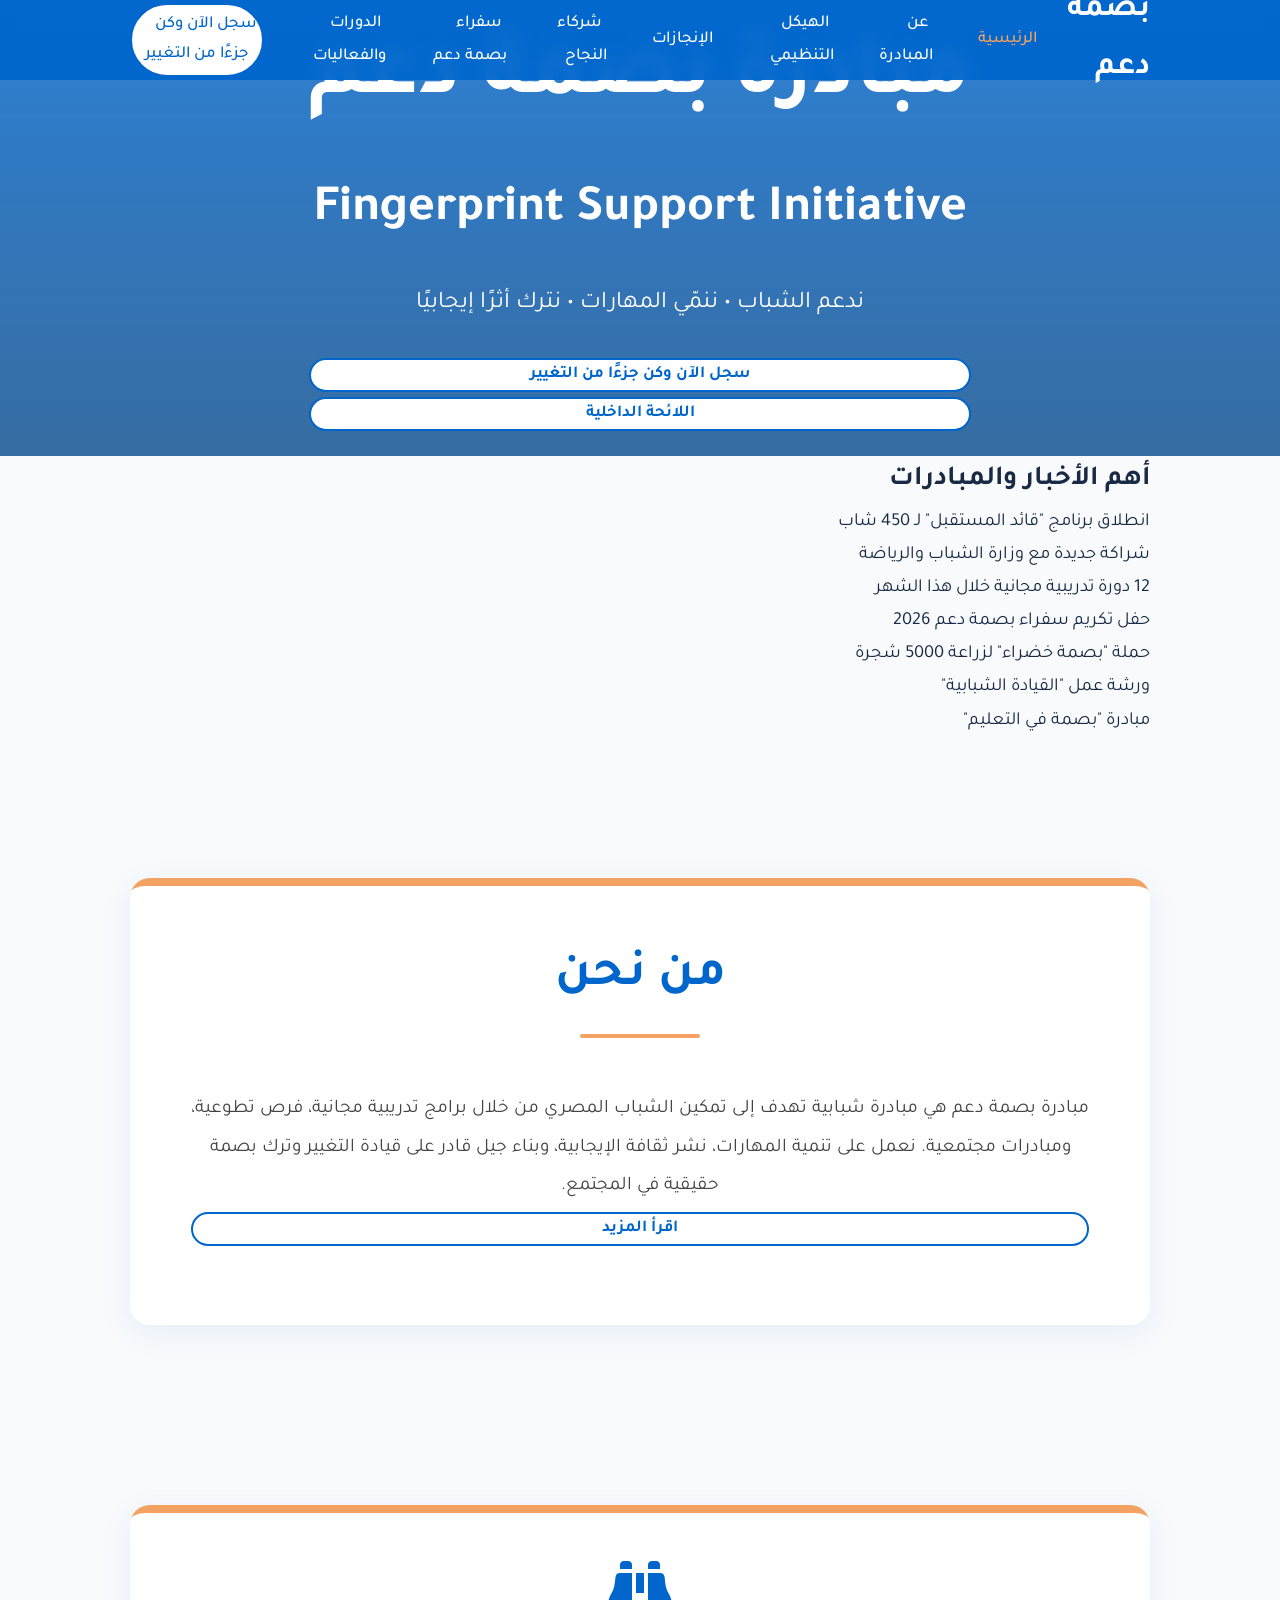
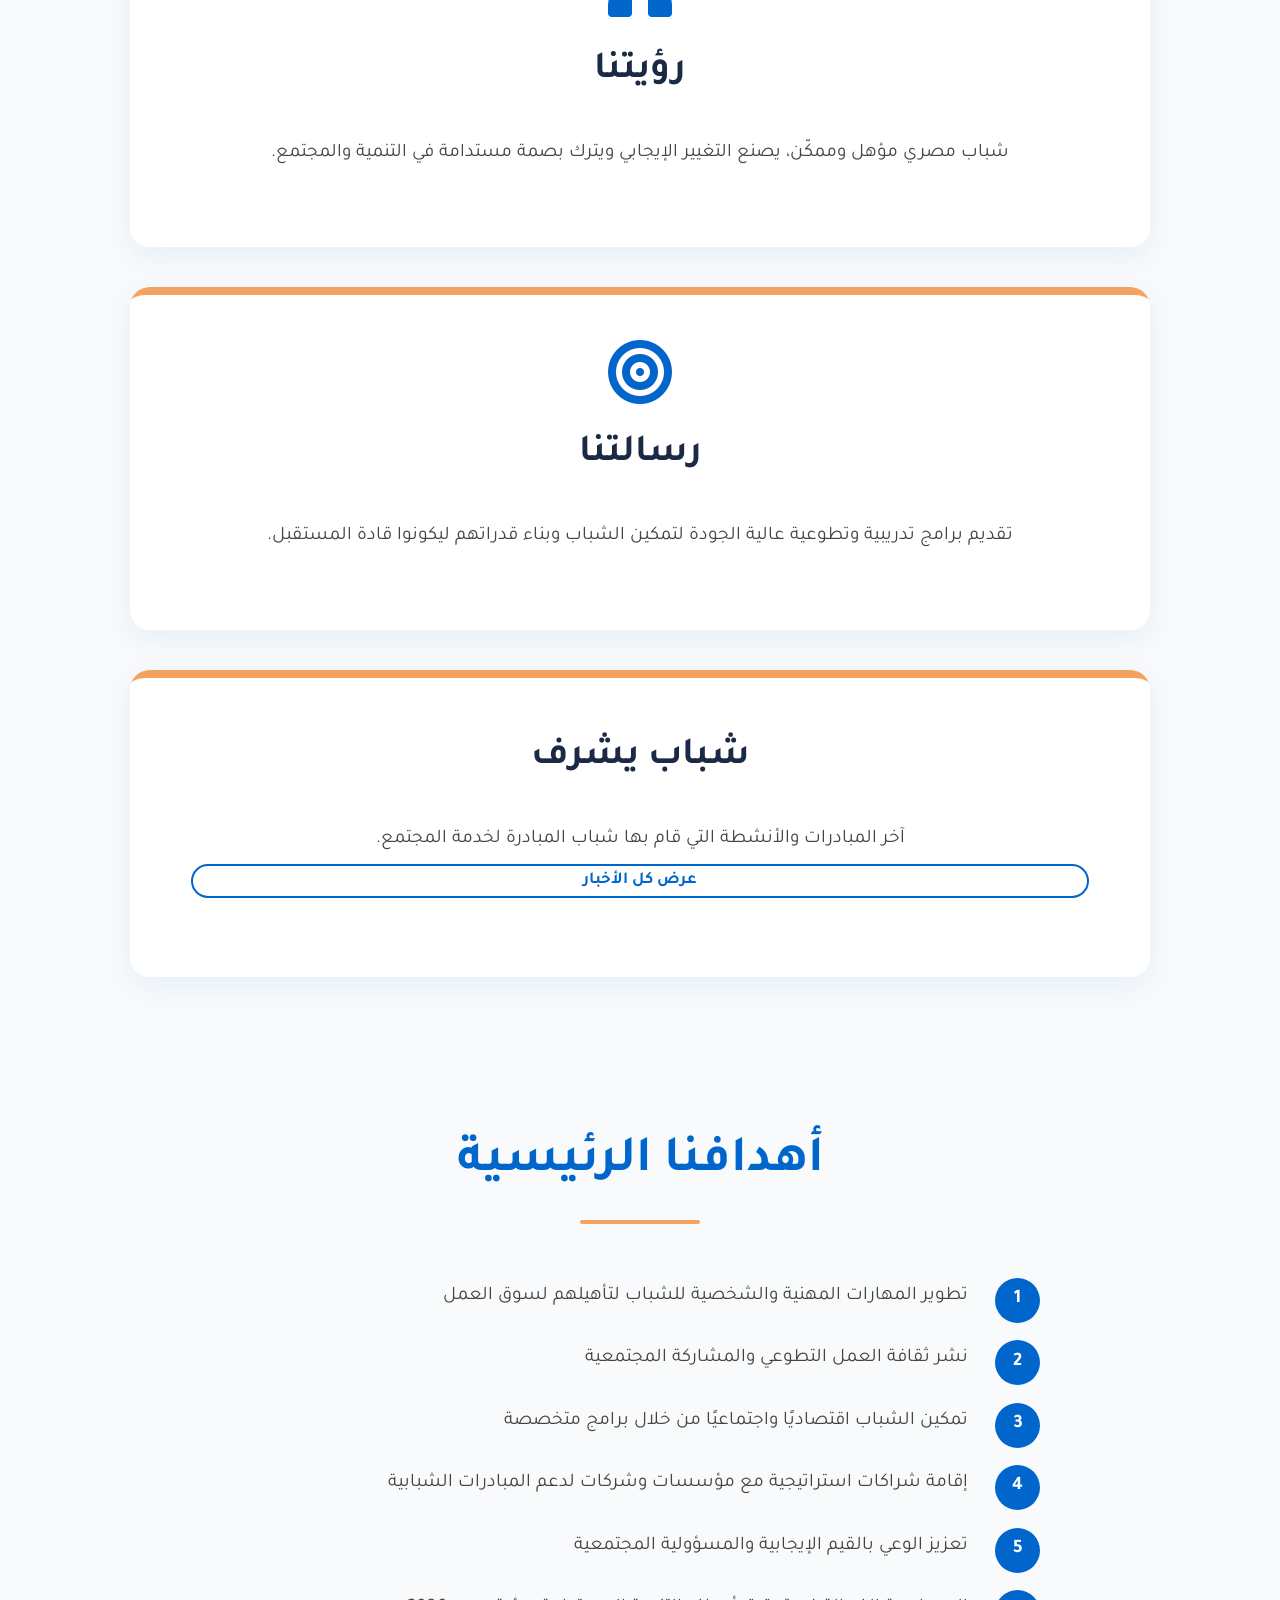
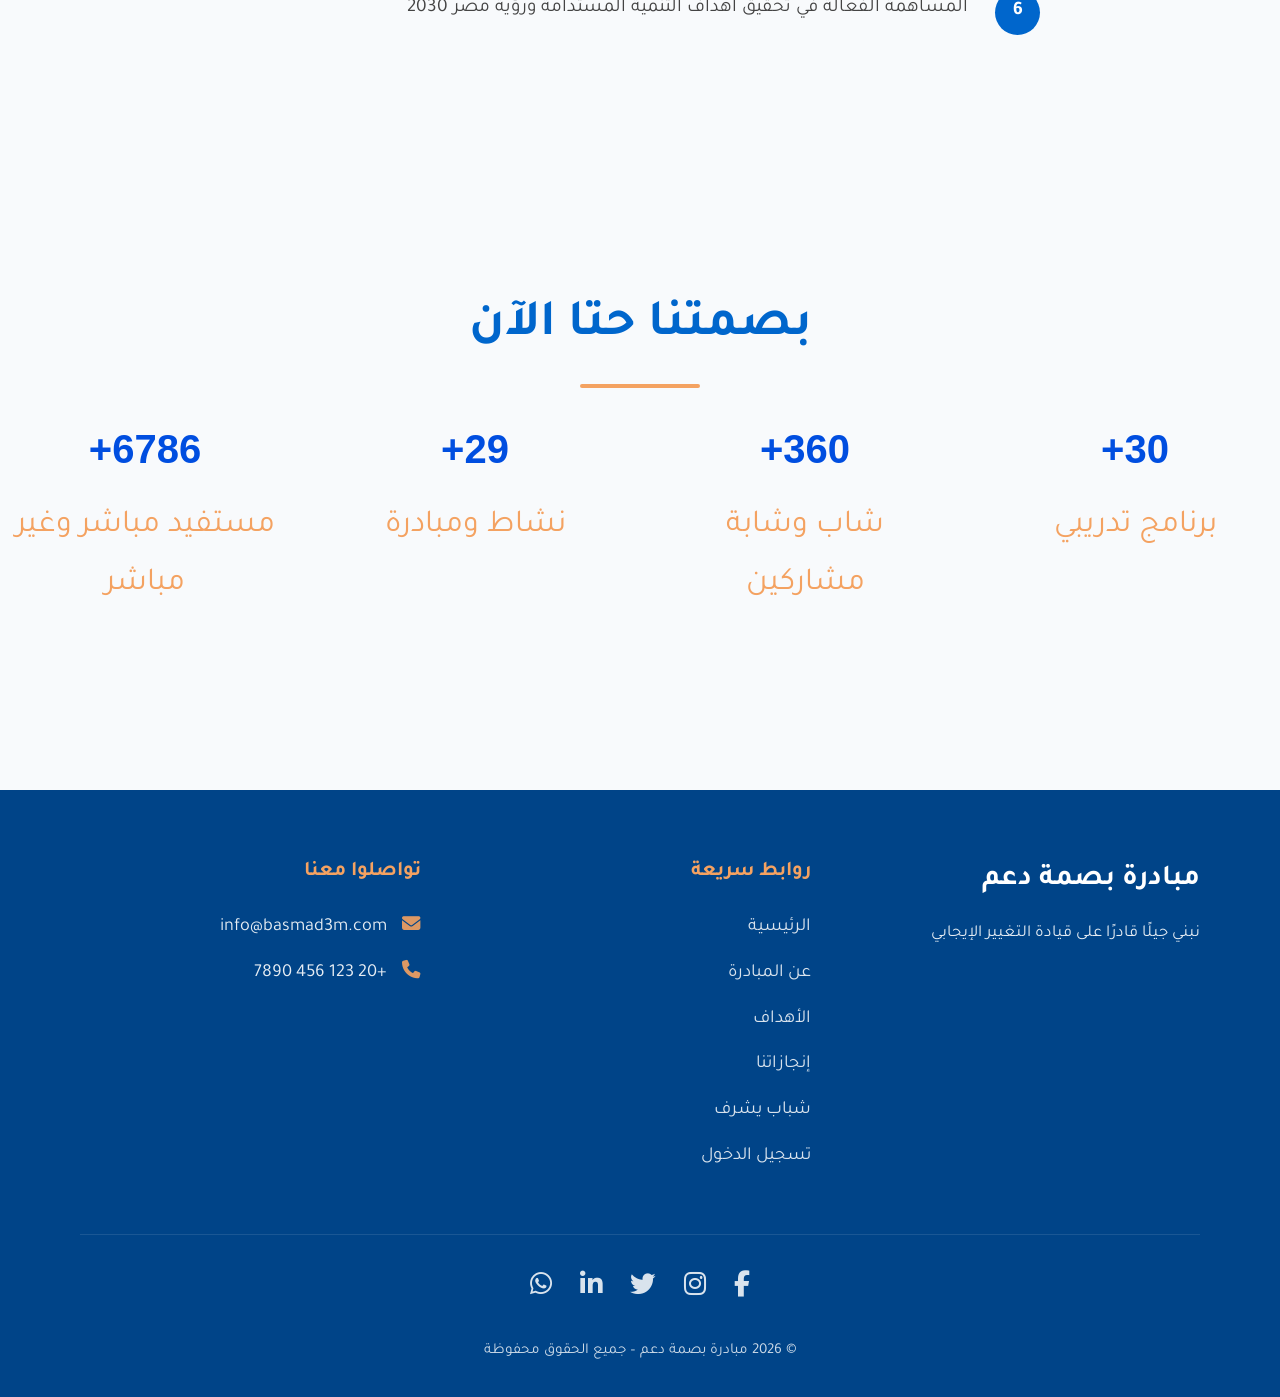
==== commit fe762dc4: "Update index.html" ====
--- a/index.html
+++ b/index.html
@@ -20,15 +20,16 @@
       <a href="index.html" class="logo">بصمة دعم</a>
 
       <ul class="nav-links" id="nav-links">
-        <li><a href="#home" class="active">الرئيسية</a></li>
-        <li><a href="about.html">من نحن</a></li>
-        <li><a href="#vision">الرؤية والرسالة</a></li>
-        <li><a href="#goals">الأهداف</a></li>
-        <li><a href="#stats">إنجازاتنا</a></li>
-        <li><a href="#news">شباب يشرف</a></li>
-        <li><a href="login.html" class="btn-login">  تسجيل الدخول  </a></li>
+        <li><a href="index.html" class="active">الرئيسية</a></li>
+        <li><a href="about.html">عن المبادرة</a></li>
+        <li><a href="structure.html">الهيكل التنظيمي</a></li>
+        <li><a href="achievements.html">الإنجازات</a></li>
+        <li><a href="partners.html">شركاء النجاح</a></li>
+        <li><a href="ambassadors.html">سفراء بصمة دعم</a></li>
+        <li><a href="courses.html">الدورات والفعاليات</a></li>
+        <li><a href="login.html" class="btn-login">سجل الآن وكن جزءًا من
+        التغيير</a></li>
       </ul>
-
       <div class="hamburger" id="hamburger">
         <span></span><span></span><span></span>
       </div>
@@ -41,21 +42,49 @@
       <h1>مبادرة بصمة دعم</h1>
       <h2>Fingerprint Support Initiative</h2>
       <p>ندعم الشباب • ننمّي المهارات • نترك أثرًا إيجابيًا</p>
-      <a href="about.html" class="btn-login">تعرف علينا أكثر</a>
+      <a href="login.html" class="btn-login">سجل الآن وكن جزءًا من التغيير</a>
+      <a href="login.html" class="btn-login">اللائحة الداخلية</a>
     </div>
   </header>
 
   <main>
-
+	
+
+<!-- أهم الأخبار - اسكرول أفقي يدوي (Manual Scroll) -->
+<section class="section manual-scroll-section">
+  <div class="container">
+    <h2>أهم الأخبار والمبادرات</h2>
+    
+    <div class="manual-scroll-container">
+      <div class="manual-scroll-content">
+        <div class="scroll-item">انطلاق برنامج "قائد المستقبل" لـ 450 شاب</div>
+        <div class="scroll-item">شراكة جديدة مع وزارة الشباب والرياضة</div>
+        <div class="scroll-item">12 دورة تدريبية مجانية خلال هذا الشهر</div>
+        <div class="scroll-item">حفل تكريم سفراء بصمة دعم 2026</div>
+        <div class="scroll-item">حملة "بصمة خضراء" لزراعة 5000 شجرة</div>
+        <div class="scroll-item">ورشة عمل "القيادة الشبابية"</div>
+        <div class="scroll-item">مبادرة "بصمة في التعليم"</div>
+      </div>
+    </div>
+  </div>
+</section>
+    
     <!-- من نحن -->
     <section class="section about-simple fade-in-section" id="about">
       <div class="container">
-        <h2>من نحن</h2>
-        <div class="card-body">
-          <p>
-            مبادرة بصمة دعم هي مبادرة شبابية تهدف إلى تمكين الشباب المصري من خلال برامج تدريبية مجانية، فرص تطوعية، ومبادرات مجتمعية. نعمل على تنمية المهارات، نشر ثقافة الإيجابية، وبناء جيل قادر على قيادة التغيير وترك بصمة حقيقية في المجتمع.
-          </p>
-        </div>
+	          <div class="custom-card">
+            <div class="card-header">
+            <h2>من نحن</h2>
+          <div class="card-body">
+            <p>
+              مبادرة بصمة دعم هي مبادرة شبابية تهدف إلى تمكين الشباب المصري من خلال برامج تدريبية مجانية، فرص تطوعية، ومبادرات مجتمعية. نعمل على تنمية المهارات، نشر ثقافة الإيجابية، وبناء جيل قادر على قيادة التغيير وترك بصمة حقيقية في المجتمع.
+            </p>
+             <a href="about.html" class="btn-login">اقرأ المزيد</a>
+          </div>
+        </div>
+      </div>
+      </div>
+      </div>
       </div>
     </section>
 
@@ -67,9 +96,9 @@
             <div class="card-header">
               <i class="fas fa-binoculars icon"></i>
               <h3>رؤيتنا</h3>
-            </div>
             <div class="card-body">
               <p>شباب مصري مؤهل وممكّن، يصنع التغيير الإيجابي ويترك بصمة مستدامة في التنمية والمجتمع.</p>
+            </div>
             </div>
           </div>
 
@@ -77,9 +106,9 @@
             <div class="card-header">
               <i class="fas fa-bullseye icon"></i>
               <h3>رسالتنا</h3>
-            </div>
             <div class="card-body">
               <p>تقديم برامج تدريبية وتطوعية عالية الجودة لتمكين الشباب وبناء قدراتهم ليكونوا قادة المستقبل.</p>
+            </div>
             </div>
           </div>
         </div>
@@ -93,13 +122,13 @@
         <div class="custom-card">
           <div class="card-header">
             <h2>شباب يشرف</h2>
-          </div>
           <div class="card-body">
             <p>آخر المبادرات والأنشطة التي قام بها شباب المبادرة لخدمة المجتمع.</p>
             <!-- هنا ممكن تضيف كروت أو قائمة أخبار لاحقًا -->
-            <div>
-              <a style="text-decoration: none; text-align: center;" href="news.html" class="btn-login">عرض كل الأخبار</a>
-            </div>
+            <div >
+              <a style="text-decoration: none; align-text: center; " href="news.html" class="btn-login">عرض كل الأخبار</a>
+            </div>
+          </div>
           </div>
         </div>
       </div>
@@ -108,16 +137,18 @@
     <!-- الأهداف -->
     <section class="section about-simple fade-in-section" id="goals">
       <div class="container">
-        <h2>أهدافنا الرئيسية</h2>
-        <div class="card-body">
-          <ol class="goals-list">
-            <li>تطوير المهارات المهنية والشخصية للشباب لتأهيلهم لسوق العمل</li>
-            <li>نشر ثقافة العمل التطوعي والمشاركة المجتمعية</li>
-            <li>تمكين الشباب اقتصاديًا واجتماعيًا من خلال برامج متخصصة</li>
-            <li>إقامة شراكات استراتيجية مع مؤسسات وشركات لدعم المبادرات الشبابية</li>
-            <li>تعزيز الوعي بالقيم الإيجابية والمسؤولية المجتمعية</li>
-            <li>المساهمة الفعالة في تحقيق أهداف التنمية المستدامة ورؤية مصر 2030</li>
-          </ol>
+            <h2>أهدافنا الرئيسية</h2>
+          </div>
+          <div class="card-body">
+            <ol class="goals-list">
+              <li>تطوير المهارات المهنية والشخصية للشباب لتأهيلهم لسوق العمل</li>
+              <li>نشر ثقافة العمل التطوعي والمشاركة المجتمعية</li>
+              <li>تمكين الشباب اقتصاديًا واجتماعيًا من خلال برامج متخصصة</li>
+              <li>إقامة شراكات استراتيجية مع مؤسسات وشركات لدعم المبادرات الشبابية</li>
+              <li>تعزيز الوعي بالقيم الإيجابية والمسؤولية المجتمعية</li>
+              <li>المساهمة الفعالة في تحقيق أهداف التنمية المستدامة ورؤية مصر 2030</li>
+            </ol>
+          </div>
         </div>
       </div>
     </section>
@@ -125,72 +156,74 @@
     <!-- الإحصائيات -->
     <section class="section about-simple fade-in-section stats" id="stats">
       <div class="container">
-        <h2>بصمتنا حتى الآن</h2>
-        <div class="stats-grid">
-          <div class="stat-item">
-            <div class="number" data-count="40">0+</div>
-            <p class="count">برنامج تدريبي</p>
-          </div>
-          <div class="stat-item">
-            <div class="number" data-count="1800">0+</div>
-            <p class="count">شاب وشابة مشاركين</p>
-          </div>
-          <div class="stat-item">
-            <div class="number" data-count="120">0+</div>
-            <p class="count">نشاط ومبادرة</p>
-          </div>
-          <div class="stat-item">
-            <div class="number" data-count="35000">0+</div>
-            <p class="count">مستفيد مباشر وغير مباشر</p>
+            <h2>بصمتنا حتا الآن  </h2>
+          </div>
+            <div class="stats-grid">
+              <div class="stat-item">
+                <div class="number" data-count="40">0+</div>
+                <p class="count">برنامج تدريبي</p>
+              </div>
+              <div class="stat-item">
+                <div class="number" data-count="1800">0+</div>
+                <p class="count">شاب وشابة مشاركين</p>
+              </div>
+              <div class="stat-item">
+                <div class="number" data-count="120">0+</div>
+                <p class="count">نشاط ومبادرة</p>
+              </div>
+              <div class="stat-item">
+                <div class="number" data-count="35000">0+</div>
+                <p class="count">مستفيد مباشر وغير مباشر</p>
+              </div>
+            </div>
           </div>
         </div>
       </div>
     </section>
   </main>
 
-  <!-- Footer -->
-  <footer class="footer">
-    <div class="container">
-      <div class="footer-top">
-        <div class="footer-brand">
-          <h3>مبادرة بصمة دعم</h3>
-          <p>نبني جيلًا قادرًا على قيادة التغيير الإيجابي</p>
-        </div>
-
-        <div class="footer-links">
-          <h4>روابط سريعة</h4>
-          <ul>
-            <li><a href="index.html">الرئيسية</a></li>
-            <li><a href="about.html">عن المبادرة</a></li>
-            <li><a href="goals.html">الأهداف</a></li>
-            <li><a href="stats.html">إنجازاتنا</a></li>
-            <li><a href="news.html">شباب يشرف</a></li>
-            <li><a href="login.html">تسجيل الدخول</a></li>
-          </ul>
-        </div>
-
-        <div class="footer-contact">
-          <h4>تواصلوا معنا</h4>
-          <p><i class="fas fa-envelope"></i> info@basmad3m.com</p>
-          <p><i class="fas fa-phone"></i> +20 123 456 7890</p>
-        </div>
-      </div>
-
-      <div class="footer-bottom">
-        <div class="social-icons">
-          <a href="#"><i class="fab fa-facebook-f"></i></a>
-          <a href="#"><i class="fab fa-instagram"></i></a>
-          <a href="#"><i class="fab fa-twitter"></i></a>
-          <a href="#"><i class="fab fa-linkedin-in"></i></a>
-          <a href="#"><i class="fab fa-whatsapp"></i></a>
-        </div>
-
-        <p class="copyright">
-          © 2026 مبادرة بصمة دعم – جميع الحقوق محفوظة
-        </p>
-      </div>
-    </div>
-  </footer>
+  <!-- Footer --><footer class="footer">
+  <div class="container">
+    <div class="footer-top">
+      <div class="footer-brand">
+        <h3>مبادرة بصمة دعم</h3>
+        <p>نبني جيلًا قادرًا على قيادة التغيير الإيجابي</p>
+      </div>
+
+      <div class="footer-links">
+        <h4>روابط سريعة</h4>
+        <ul>
+          <li><a href="index.html">الرئيسية</a></li>
+          <li><a href="about.html">عن المبادرة</a></li>
+          <li><a href="goals.html">الأهداف</a></li>
+          <li><a href="stats.html">إنجازاتنا</a></li>
+          <li><a href="news.html">شباب يشرف</a></li>
+          <li><a href="login.html">تسجيل الدخول</a></li>
+        </ul>
+      </div>
+
+      <div class="footer-contact">
+        <h4>تواصلوا معنا</h4>
+        <p><i class="fas fa-envelope"></i> info@basmad3m.com</p>
+        <p><i class="fas fa-phone"></i> +20 123 456 7890</p>
+      </div>
+    </div>
+
+    <div class="footer-bottom">
+      <div class="social-icons">
+        <a href="#"><i class="fab fa-facebook-f"></i></a>
+        <a href="#"><i class="fab fa-instagram"></i></a>
+        <a href="#"><i class="fab fa-twitter"></i></a>
+        <a href="#"><i class="fab fa-linkedin-in"></i></a>
+        <a href="#"><i class="fab fa-whatsapp"></i></a>
+      </div>
+
+      <p class="copyright">
+        © 2026 مبادرة بصمة دعم – جميع الحقوق محفوظة
+      </p>
+    </div>
+  </div>
+</footer>
   <button id="back-to-top" title="العودة للأعلى">↑</button>
 
   <script src="js/main.js"></script>
